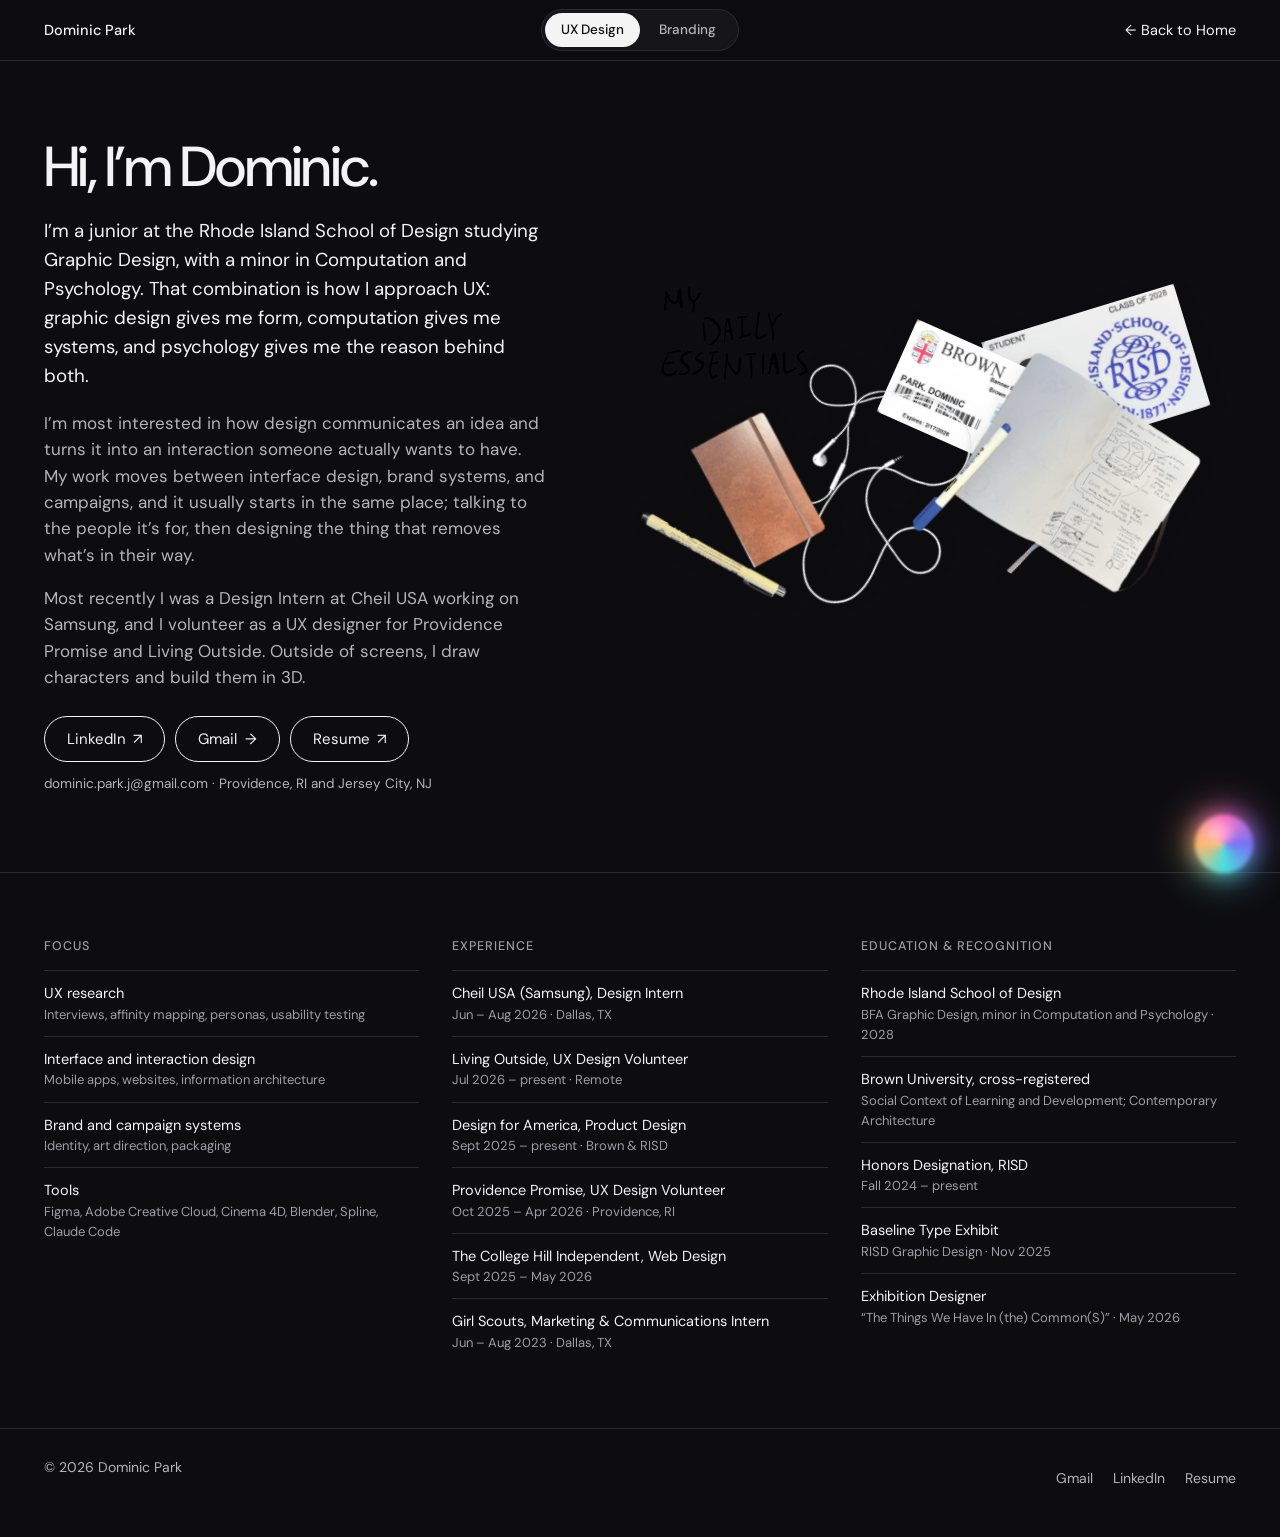
==== about.html @ ed985fac "Cheil Delta case study; Challenge sections on UX projects; assistant updates Co-Authored-By: Claude " ====
<!doctype html>
<html lang="en">
<head>
  <meta charset="utf-8">
  <meta name="viewport" content="width=device-width, initial-scale=1, viewport-fit=cover">
  <title>About — Dominic Park</title>
  <meta name="description" content="Dominic Park is a UX and graphic designer at the Rhode Island School of Design studying Graphic Design with a minor in Computation and Psychology.">
  <script>/* Collection → theme, set before paint: UX Design = dark, Branding = light. */
  !function(h){var f=h.getAttribute('data-fixed'),p=null,s=null;try{p=new URLSearchParams(location.search).get('view')}catch(e){}if(p!=='ux'&&p!=='branding')p=null;try{s=localStorage.getItem('dp-view')}catch(e){}var v=f||p||s||'ux';try{localStorage.setItem('dp-view',v)}catch(e){}h.setAttribute('data-view',v);h.setAttribute('data-theme',v==='ux'?'dark':'light');var m=document.querySelector('meta[name=theme-color]')||document.head.appendChild(document.createElement('meta'));m.name='theme-color';m.content=v==='ux'?'#0d0d10':'#ffffff'}(document.documentElement)</script>
  <link rel="preconnect" href="https://fonts.googleapis.com">
  <link rel="preconnect" href="https://fonts.gstatic.com" crossorigin>
  <link href="https://fonts.googleapis.com/css2?family=DM+Sans:opsz,wght@9..40,300..600&display=swap" rel="stylesheet">
  <link rel="stylesheet" href="css/style.css?v=21">
</head>
<body>
  <a class="skip-link" href="#main">Skip to content</a>

  <header class="site-header">
    <div class="site-header__inner">
      <a class="link" href="index.html">Dominic Park</a>
      <div class="site-header__center">
        <div class="view-switch view-switch--sm" role="radiogroup" aria-label="Color theme by collection">
          <button type="button" role="radio" data-view="ux">UX Design</button>
          <button type="button" role="radio" data-view="branding">Branding</button>
          <span class="view-switch__thumb" aria-hidden="true"></span>
        </div>
      </div>
      <nav class="site-header__right" aria-label="Page">
        <a class="link" href="index.html"><span class="arrow arrow--l" aria-hidden="true">←</span> Back to Home</a>
      </nav>
    </div>
  </header>

  <main id="main">
    <section class="about" aria-labelledby="about-title">
      <div class="about__bio">
        <h1 id="about-title" class="reveal">Hi, I’m Dominic.</h1>
        <p class="reveal">I’m a junior at the Rhode Island School of Design studying Graphic Design, with a minor in Computation and Psychology. That combination is how I approach UX: graphic design gives me form, computation gives me systems, and psychology gives me the reason behind both.</p>
        <p class="reveal">I’m most interested in how design communicates an idea and turns it into an interaction someone actually wants to have. My work moves between interface design, brand systems, and campaigns, and it usually starts in the same place; talking to the people it’s for, then designing the thing that removes what’s in their way.</p>
        <p class="reveal">Most recently I was a Design Intern at Cheil USA working on Samsung, and I volunteer as a UX designer for Providence Promise and Living Outside. Outside of screens, I draw characters and build them in 3D.</p>
        <div class="about__links reveal">
          <a class="btn" href="https://www.linkedin.com/in/dominic-park-b2a814282/" target="_blank" rel="noopener">LinkedIn <span class="arrow arrow--ne" aria-hidden="true">↗</span><span class="sr-only">(opens in a new tab)</span></a>
          <a class="btn" href="mailto:dominic.park.j@gmail.com">Gmail <span class="arrow arrow--r" aria-hidden="true">→</span></a>
          <a class="btn" href="Dominic-Park-Resume.pdf" target="_blank" rel="noopener">Resume <span class="arrow arrow--ne" aria-hidden="true">↗</span><span class="sr-only">(PDF, opens in a new tab)</span></a>
        </div>
        <p class="aside-note">dominic.park.j@gmail.com · Providence, RI and Jersey City, NJ</p>
      </div>

      <div class="essentials reveal" role="img" aria-label="Collage titled My Daily Essentials: a notebook, RISD and Brown student IDs, sketches, pens, and earbuds">
        <img class="piece title-piece" src="assets/about/essentials.gif" alt="" style="left:21.3%;top:25%;width:38.4%;--r:0deg">
        <img class="piece" src="assets/about/e2.png" alt="" style="left:78.6%;top:26.4%;width:30.7%;--r:-17deg">
        <img class="piece" src="assets/about/e3.png" alt="" style="left:59.3%;top:32.6%;width:24.4%;--r:24deg">
        <img class="piece" src="assets/about/e4.png" alt="" style="left:43.1%;top:52.6%;width:36.7%;--r:-134deg">
        <img class="piece" src="assets/about/e5.png" alt="" style="left:75.1%;top:55.5%;width:34.1%;--r:31deg">
        <img class="piece" src="assets/about/e6.png" alt="" style="left:58.3%;top:52.6%;width:6.3%;--r:33deg">
        <img class="piece" src="assets/about/e7.png" alt="" style="left:27%;top:55.5%;width:13.9%;--r:-28deg">
        <img class="piece" src="assets/about/e8.png" alt="" style="left:20.3%;top:71.9%;width:6.1%;--r:-65deg">
      </div>
    </section>

    <section class="about-grid" aria-label="Details">
      <div class="reveal">
        <h2>Focus</h2>
        <ul>
          <li>UX research<small>Interviews, affinity mapping, personas, usability testing</small></li>
          <li>Interface and interaction design<small>Mobile apps, websites, information architecture</small></li>
          <li>Brand and campaign systems<small>Identity, art direction, packaging</small></li>
          <li>Tools<small>Figma, Adobe Creative Cloud, Cinema 4D, Blender, Spline, Claude Code</small></li>
        </ul>
      </div>
      <div class="reveal">
        <h2>Experience</h2>
        <ul>
          <li>Cheil USA (Samsung), Design Intern<small>Jun – Aug 2026 · Dallas, TX</small></li>
          <li>Living Outside, UX Design Volunteer<small>Jul 2026 – present · Remote</small></li>
          <li>Design for America, Product Design<small>Sept 2025 – present · Brown &amp; RISD</small></li>
          <li>Providence Promise, UX Design Volunteer<small>Oct 2025 – Apr 2026 · Providence, RI</small></li>
          <li>The College Hill Independent, Web Design<small>Sept 2025 – May 2026</small></li>
          <li>Girl Scouts, Marketing &amp; Communications Intern<small>Jun – Aug 2023 · Dallas, TX</small></li>
        </ul>
      </div>
      <div class="reveal">
        <h2>Education &amp; recognition</h2>
        <ul>
          <li>Rhode Island School of Design<small>BFA Graphic Design, minor in Computation and Psychology · 2028</small></li>
          <li>Brown University, cross-registered<small>Social Context of Learning and Development; Contemporary Architecture</small></li>
          <li>Honors Designation, RISD<small>Fall 2024 – present</small></li>
          <li>Baseline Type Exhibit<small>RISD Graphic Design · Nov 2025</small></li>
          <li>Exhibition Designer<small>“The Things We Have In (the) Common(S)” · May 2026</small></li>
        </ul>
      </div>
    </section>
  </main>

  <footer class="site-footer">
    <div class="site-footer__inner">
    <span>© <span data-year>2026</span> Dominic Park</span>
    <nav aria-label="Contact">
      <a class="link" href="mailto:dominic.park.j@gmail.com">Gmail</a>
      <a class="link" href="https://www.linkedin.com/in/dominic-park-b2a814282/" target="_blank" rel="noopener">LinkedIn<span class="sr-only"> (opens in a new tab)</span></a>
      <a class="link" href="Dominic-Park-Resume.pdf" target="_blank" rel="noopener">Resume<span class="sr-only"> (PDF, opens in a new tab)</span></a>
    </nav>
    </div>
  </footer>
  <script src="js/main.js?v=21"></script>
  <script src="js/assistant-kb.js?v=21"></script>
  <script src="js/assistant-index.js?v=21"></script>
  <script src="js/assistant.js?v=21"></script>
</body>
</html>
---- css/style.css ----
/* ==========================================================
   Dominic Park — Portfolio
   Adaptive layout: phone → tablet → laptop → wide desktop.
   Hover motion only on devices that can hover; touch devices
   get press feedback instead.
   ========================================================== */

:root {
  --ink: #111111;
  --ink-2: #555555;          /* secondary text: 7.4:1 on white */
  --ink-3: #6b6b6b;          /* meta text: 5.3:1 on white (AA) */
  --rule: #e4e4e4;
  --paper: #ffffff;
  --wash: #f5f5f3;
  --focus: #1a5cff;
  --max: 1480px;
  --pad: clamp(16px, 3.4vw, 48px);
  --gap: clamp(16px, 2.6vw, 40px);
  --header-h: 60px;
  --toc-h: 48px;
  --ease: cubic-bezier(.2, .7, .2, 1);
  --t-fast: 180ms;
  --t-med: 420ms;
  --radius: 6px;
  --radius-lg: 14px;
}

*, *::before, *::after { box-sizing: border-box; }

html { -webkit-text-size-adjust: 100%; scroll-behavior: smooth; scroll-padding-top: calc(var(--header-h) + var(--toc-h) + 12px); }

body {
  margin: 0;
  background: var(--paper);
  color: var(--ink);
  font-family: "DM Sans", system-ui, -apple-system, "Segoe UI", sans-serif;
  font-size: clamp(15px, 0.35vw + 13.8px, 17px);
  line-height: 1.55;
  -webkit-font-smoothing: antialiased;
  animation: page-in 500ms var(--ease) both;
  padding-left: env(safe-area-inset-left);
  padding-right: env(safe-area-inset-right);
}
@keyframes page-in { from { opacity: 0; } to { opacity: 1; } }

img, video { display: block; max-width: 100%; height: auto; }
h1, h2, h3, h4 { font-weight: 500; margin: 0; letter-spacing: -0.015em; }
p { margin: 0 0 1em; }
p:last-child { margin-bottom: 0; }
a { color: inherit; text-decoration: none; -webkit-tap-highlight-color: transparent; }
code { font-size: .92em; }

.wrap { max-width: var(--max); margin: 0 auto; }

/* ---------- Accessibility helpers ---------- */

.skip-link {
  position: absolute; left: 12px; top: -60px; z-index: 100;
  background: var(--ink); color: #fff; padding: 10px 14px;
  border-radius: var(--radius); transition: top var(--t-fast) var(--ease);
}
.skip-link:focus { top: 12px; }
:focus-visible { outline: 2px solid var(--focus); outline-offset: 3px; border-radius: 2px; }
.sr-only {
  position: absolute !important; width: 1px; height: 1px; padding: 0; margin: -1px;
  overflow: hidden; clip: rect(0 0 0 0); white-space: nowrap; border: 0;
}

/* ---------- Links, arrows, buttons ---------- */

.link { position: relative; display: inline-block; padding: 2px 0; }
.link::after {
  content: ""; position: absolute; left: 0; right: 0; bottom: 0;
  height: 1px; background: currentColor;
  transform: scaleX(0); transform-origin: right;
  transition: transform var(--t-med) var(--ease);
}
.link:focus-visible::after, .link[aria-current="page"]::after, .link[aria-current="true"]::after { transform: scaleX(1); transform-origin: left; }

.arrow { display: inline-block; transition: transform var(--t-med) var(--ease); }
a:focus-visible .arrow--r { transform: translateX(4px); }
a:focus-visible .arrow--l { transform: translateX(-4px); }
a:focus-visible .arrow--ne { transform: translate(3px, -3px); }

.btn {
  display: inline-flex; align-items: center; gap: .5em;
  min-height: 46px; padding: 0 22px;
  border: 1px solid var(--ink); border-radius: 999px;
  font: inherit; font-size: 15px; color: var(--ink); background: transparent;
  cursor: pointer; position: relative; overflow: hidden; isolation: isolate;
  transition: color var(--t-med) var(--ease), transform var(--t-fast) var(--ease);
}
.btn::before {
  content: ""; position: absolute; inset: 0; z-index: -1;
  background: var(--ink); border-radius: inherit;
  transform: translateY(101%); transition: transform var(--t-med) var(--ease);
}
.btn:focus-visible { color: #fff; }
.btn:focus-visible::before { transform: translateY(0); }
.btn:active { transform: scale(.97); }

/* Hover motion only where a real pointer exists */
@media (hover: hover) and (pointer: fine) {
  .link:hover::after { transform: scaleX(1); transform-origin: left; }
  a:hover .arrow--r { transform: translateX(4px); }
  a:hover .arrow--l { transform: translateX(-4px); }
  a:hover .arrow--ne { transform: translate(3px, -3px); }
  .btn:hover { color: #fff; }
  .btn:hover::before { transform: translateY(0); }
}

/* ---------- Header ---------- */

.site-header {
  position: sticky; top: 0; z-index: 50;
  background: rgba(255,255,255,.9);
  backdrop-filter: saturate(1.4) blur(12px);
  -webkit-backdrop-filter: saturate(1.4) blur(12px);
  border-bottom: 1px solid var(--rule);
  padding-top: env(safe-area-inset-top);
}
.site-header__inner {
  max-width: var(--max); margin: 0 auto;
  display: grid; grid-template-columns: 1fr auto 1fr; align-items: center; gap: 16px;
  height: var(--header-h); padding: 0 var(--pad); font-size: 14.5px;
}
.site-header__inner > :first-child { justify-self: start; font-weight: 500; }
.site-header__center { text-align: center; color: var(--ink-2); margin: 0; display: flex; gap: 24px; justify-content: center; }
.site-header__right { justify-self: end; display: flex; gap: 22px; }
.site-header a { min-height: 44px; display: inline-flex; align-items: center; gap: .35em; }
.site-header .only-phone { display: none; }

/* ---------- Home ---------- */

.intro {
  max-width: var(--max); margin: 0 auto;
  padding: clamp(40px, 8vw, 120px) var(--pad) clamp(32px, 5vw, 64px);
  display: grid; grid-template-columns: 1.3fr 1fr; gap: var(--gap); align-items: end;
}
.intro h1 { font-size: clamp(32px, 5vw, 76px); line-height: 1.02; letter-spacing: -0.03em; }
.intro p { color: var(--ink-2); max-width: 52ch; }
.intro .tags { margin-top: 18px; }

.tags { display: flex; flex-wrap: wrap; gap: 6px; list-style: none; padding: 0; margin: 0; }
.tags li { font-size: 12.5px; color: var(--ink-2); border: 1px solid #cfcfcf; border-radius: 999px; padding: 4px 11px; }

.work-grid {
  list-style: none; margin: 0 auto; padding: 0 var(--pad) clamp(40px, 6vw, 80px);
  max-width: var(--max);
  display: grid; grid-template-columns: minmax(0, 1fr); gap: 0;
}
.card { border-top: 1px solid var(--rule); padding: clamp(28px, 4vw, 56px) 0; }
.card:first-child { border-top: 0; padding-top: 0; }
.card > a { display: grid; grid-template-columns: 1.55fr 1fr; gap: var(--gap); align-items: center; border-radius: var(--radius-lg); }
.card__media {
  position: relative; overflow: hidden; border-radius: var(--radius-lg);
  background: var(--wash);
}
.card__media--stage { aspect-ratio: 16 / 10; }
.card__media > img.cover { display: block; width: 100%; height: auto; transition: transform 900ms var(--ease); }
.card__body { display: grid; gap: 6px; }
.card__top { display: flex; align-items: baseline; gap: 10px; flex-wrap: wrap; }
.card__index { color: var(--ink-3); font-variant-numeric: tabular-nums; font-size: 14px; }
.card h3 { font-size: clamp(22px, 2.4vw, 36px); letter-spacing: -0.02em; }
.card h3 .arrow { margin-left: 6px; opacity: 0; transition: opacity var(--t-med) var(--ease), transform var(--t-med) var(--ease); }
.card__cats { color: var(--ink-2); font-size: 14px; margin: 0; }
.card__blurb { color: var(--ink-2); max-width: 52ch; margin: 6px 0 0; }
.card__facts { list-style: none; margin: 10px 0 0; padding: 0; display: flex; flex-wrap: wrap; gap: 6px 16px; font-size: 13.5px; color: var(--ink-3); }
.card__facts b { color: var(--ink); font-weight: 500; }

.card > a:focus-visible h3 .arrow { opacity: 1; transform: translateX(4px); }
.card > a:active .card__media { transform: scale(.985); transition: transform var(--t-fast) var(--ease); }
@media (hover: hover) and (pointer: fine) {
  .card > a:hover .card__media > img.cover { transform: scale(1.035); }
  .card > a:hover h3 .arrow { opacity: 1; transform: translateX(4px); }
}

.more-row {
  max-width: var(--max); margin: 0 auto;
  padding: 28px var(--pad) 64px; border-top: 1px solid var(--rule);
  display: flex; justify-content: space-between; align-items: center; gap: 16px; flex-wrap: wrap;
}

/* Media stages */
.stage { position: absolute; inset: 0; display: grid; place-items: center; }
.stage--bodega { background: #0B4AFF; }
.stage--type { background: #fff; box-shadow: inset 0 0 0 1px var(--rule); border-radius: inherit; }
.stage picture { display: contents; }
.stage img.contain { position: absolute; inset: 6%; width: 88%; height: 88%; object-fit: contain; }
.stage .glyph-row { display: grid; grid-template-columns: repeat(5, 1fr); gap: 2%; width: 88%; }

/* ---------- Case study ---------- */

.cs-hero { max-width: var(--max); margin: 0 auto; padding: clamp(28px, 5vw, 72px) var(--pad) 0; }
.cs-hero__title { font-size: clamp(34px, 6vw, 88px); line-height: 1; letter-spacing: -0.03em; max-width: 16ch; }
.cs-hero__lede { margin-top: 18px; max-width: 58ch; font-size: clamp(17px, 1.5vw, 21px); color: var(--ink-2); }
.cs-hero__media {
  position: relative; margin-top: clamp(24px, 3vw, 44px);
  border-radius: var(--radius-lg); overflow: hidden; background: var(--wash);
}
.cs-hero__media--stage { aspect-ratio: 16 / 9; }
.cs-hero__media > img.cover { display: block; width: 100%; height: auto; }
.cs-hero__media figcaption { position: absolute; right: 12px; bottom: 10px; margin: 0; font-size: 11px; color: rgba(255,255,255,.9); text-shadow: 0 1px 2px rgba(0,0,0,.6); }

.facts {
  max-width: var(--max); margin: 0 auto;
  display: grid; grid-template-columns: repeat(4, minmax(0, 1fr)); gap: 18px var(--gap);
  padding: 28px var(--pad); font-size: 14.5px;
}
.facts > div { border-top: 1px solid var(--ink); padding-top: 10px; }
.facts dt { color: var(--ink-3); font-size: 12.5px; letter-spacing: .06em; text-transform: uppercase; margin-bottom: 4px; }
.facts dd { margin: 0; }

.toc {
  position: sticky; top: calc(var(--header-h) + env(safe-area-inset-top)); z-index: 40;
  background: rgba(255,255,255,.94);
  backdrop-filter: blur(10px); -webkit-backdrop-filter: blur(10px);
  border-top: 1px solid var(--rule); border-bottom: 1px solid var(--rule);
}
.toc__inner {
  max-width: var(--max); margin: 0 auto; padding: 0 var(--pad);
  display: flex; gap: 22px; height: var(--toc-h); align-items: center;
  overflow-x: auto; scrollbar-width: none; font-size: 13.5px; color: var(--ink-2);
  -webkit-overflow-scrolling: touch;
}
.toc__inner::-webkit-scrollbar { display: none; }
.toc a { white-space: nowrap; min-height: 44px; display: inline-flex; align-items: center; transition: color var(--t-fast) var(--ease); }
.toc a[aria-current="true"] { color: var(--ink); }

.chapter {
  max-width: var(--max); margin: 0 auto;
  display: grid; grid-template-columns: minmax(260px, 1fr) 2.1fr; gap: var(--gap);
  padding: clamp(44px, 7vw, 104px) var(--pad);
  border-bottom: 1px solid var(--rule);
}
.chapter__text { align-self: start; position: sticky; top: calc(var(--header-h) + var(--toc-h) + 28px); }
.chapter__label { font-size: 12.5px; letter-spacing: .08em; text-transform: uppercase; color: var(--ink-3); margin-bottom: 14px; display: flex; gap: 10px; align-items: baseline; }
.chapter__label span { font-variant-numeric: tabular-nums; }
.chapter h2 { font-size: clamp(22px, 2.2vw, 30px); line-height: 1.2; margin-bottom: 16px; max-width: 22ch; }
.chapter__text p { color: var(--ink-2); max-width: 46ch; }
.chapter__text p strong { color: var(--ink); font-weight: 500; }
.chapter__media { display: grid; gap: 14px; align-content: start; min-width: 0; }

.grid-2 { display: grid; grid-template-columns: repeat(2, minmax(0, 1fr)); gap: 14px; }
.grid-3 { display: grid; grid-template-columns: repeat(3, minmax(0, 1fr)); gap: 14px; }
.grid-4 { display: grid; grid-template-columns: repeat(4, minmax(0, 1fr)); gap: 14px; }

figure { margin: 0; }
figcaption { font-size: 13px; color: var(--ink-3); margin-top: 8px; }
.frame { border-radius: var(--radius); overflow: hidden; background: var(--wash); }
.frame--line { border: 1px solid var(--rule); }

/* App screens shown as flat UI (no device frame) */
.screens { display: grid; grid-template-columns: repeat(3, minmax(0, 1fr)); gap: clamp(10px, 1.6vw, 22px); align-items: start; }
.screen { border-radius: clamp(14px, 2.2vw, 28px); overflow: hidden; background: transparent; box-shadow: 0 2px 6px rgba(0,0,0,.06), 0 20px 44px -26px rgba(0,0,0,.35); }
.screen img, .screen video { width: 100%; height: auto; }
.screens--4 { grid-template-columns: repeat(4, minmax(0, 1fr)); }
.chapter--solo { grid-template-columns: 1fr; }
.chapter--solo .chapter__text { position: static; max-width: 760px; }
.screen-stage { background: var(--wash); border-radius: var(--radius-lg); padding: clamp(20px, 4vw, 56px); display: grid; place-items: center; }
.screen-stage .screen { width: min(340px, 100%); }

/* Masonry for mixed-shape images (no cropping) */
.masonry { columns: 4 150px; column-gap: 12px; }
.masonry > * { break-inside: avoid; margin: 0 0 12px; display: block; width: 100%; }

/* 3D model viewer */
.model-figure { background: #fff; border: 1px solid var(--rule); border-radius: var(--radius-lg); padding: 0 0 14px; overflow: hidden; }
.model { display: block; width: 100%; height: clamp(360px, 52vw, 620px); background: #fff; --poster-color: #fff; cursor: grab; }
.model:active { cursor: grabbing; }
.model-figure figcaption { padding: 0 16px; text-align: center; }

/* Character art on a soft ground */
.frame.char { background: var(--wash); padding: 8px 8px 0; }

/* Website viewer (tabs + desktop and mobile screens) */
.siteview { background: var(--wash); border-radius: var(--radius-lg); padding: clamp(14px, 2.4vw, 32px); }
.siteview__tabs { display: flex; flex-wrap: wrap; gap: 8px; margin-bottom: clamp(14px, 2vw, 24px); }
.siteview__tab { min-height: 44px; padding: 0 18px; border-radius: 999px; border: 1px solid #cfcfcf; background: #fff; font: inherit; font-size: 14.5px; color: var(--ink-2); cursor: pointer; transition: background var(--t-fast) var(--ease), color var(--t-fast) var(--ease), border-color var(--t-fast) var(--ease); }
.siteview__tab[aria-selected="true"] { background: var(--ink); color: #fff; border-color: var(--ink); }
.siteview__tab:focus-visible { outline-offset: 2px; }
.siteview__devices { display: grid; grid-template-columns: minmax(0, 1fr) clamp(170px, 17vw, 250px); gap: clamp(14px, 2vw, 28px); align-items: end; }
.browser { background: #fff; border-radius: 12px; overflow: hidden; box-shadow: 0 2px 6px rgba(0,0,0,.05), 0 24px 50px -30px rgba(0,0,0,.35); }
.browser__bar { display: flex; align-items: center; gap: 6px; height: 34px; padding: 0 12px; border-bottom: 1px solid var(--rule); background: #fafafa; }
.browser__bar i { width: 10px; height: 10px; border-radius: 50%; background: #dcdcdc; }
.browser__bar span { margin-left: 10px; flex: 1; max-width: 360px; height: 22px; line-height: 22px; border-radius: 6px; background: #f0f0f0; font-size: 11.5px; color: var(--ink-3); padding: 0 10px; overflow: hidden; white-space: nowrap; text-overflow: ellipsis; }
.browser__view { height: clamp(300px, 40vw, 560px); overflow-y: auto; overscroll-behavior: contain; scrollbar-width: thin; }
.browser__view img, .mobile img { width: 100%; height: auto; display: block; }
.mobile { height: calc(clamp(300px, 40vw, 560px) + 34px); overflow-y: auto; overscroll-behavior: contain; border-radius: clamp(18px, 2.4vw, 30px); background: #fff; scrollbar-width: none; box-shadow: 0 2px 6px rgba(0,0,0,.05), 0 24px 50px -30px rgba(0,0,0,.35); }
.mobile::-webkit-scrollbar { display: none; }
.siteview__note { margin: 16px 0 0; color: var(--ink-2); max-width: 70ch; }
.siteview__panel:not([hidden]) { animation: page-in 400ms var(--ease) both; }
@media (max-width: 699px) {
  .siteview__devices { grid-template-columns: 1fr; }
  .browser__view { height: 280px; }
  .mobile { height: 460px; width: min(260px, 72%); margin: 0 auto; }
}

/* More page links */
.more-link { display: grid; grid-template-columns: 1.55fr 1fr; grid-template-rows: auto; column-gap: var(--gap); align-items: center; border-radius: var(--radius-lg); }
.more-link > .browser, .more-link > img { grid-row: 1 / span 6; }
.more-link > :not(.browser):not(img) { grid-column: 2; }
@media (max-width: 1023px) { .more-link { grid-template-columns: 1fr; } .more-link > * { grid-column: 1 !important; grid-row: auto !important; } }
.more-card .placeholder { aspect-ratio: auto; min-height: 160px; }
.more-link .browser img, .more-link > img { transition: transform 900ms var(--ease); display: block; width: 100%; height: auto; }
.more-link h2 .arrow { opacity: 0; transition: opacity var(--t-med) var(--ease), transform var(--t-med) var(--ease); }
.more-link:focus-visible h2 .arrow { opacity: 1; transform: translateX(4px); }
.more-link .browser { overflow: hidden; }
.more-link > img { border-radius: var(--radius); }
@media (hover: hover) and (pointer: fine) {
  .more-link:hover h2 .arrow { opacity: 1; transform: translateX(4px); }
  .more-link:hover .browser img, .more-link:hover > img { transform: scale(1.02); }
}

/* Work-in-progress badge */
.wip { justify-self: start; width: fit-content; display: inline-flex; align-items: center; gap: 8px; margin: 0 0 14px; font-size: 13px; color: var(--ink-2); border: 1px solid #cfcfcf; border-radius: 999px; padding: 4px 12px; }
.wip::before { content: ""; width: 8px; height: 8px; border-radius: 50%; background: #e0a100; animation: wip-pulse 1.8s ease-in-out infinite; }
@keyframes wip-pulse { 50% { opacity: .35; } }

/* Persona quote list */
.personas { list-style: none; margin: 0; padding: 0; display: grid; grid-template-columns: repeat(2, minmax(0, 1fr)); gap: 12px; }
.personas li { background: var(--wash); border-radius: var(--radius); padding: 18px 18px 16px; }
.personas b { display: block; font-weight: 500; font-size: 13.5px; margin-bottom: 8px; color: var(--ink-2); }
.personas q { font-size: 16.5px; line-height: 1.4; quotes: "“" "”"; }
@media (max-width: 699px) { .personas { grid-template-columns: 1fr; } }

/* Tall single-browser viewer */
.browser__view--tall { height: clamp(360px, 60vw, 760px); }
@media (max-width: 699px) { .browser__view--tall { height: 440px; } }
.siteview .browser + .siteview__note { margin-top: 16px; }

/* Pocket Sauce packets */
.packet-row { display: grid; grid-template-columns: repeat(9, minmax(0, 1fr)); gap: clamp(8px, 1.2vw, 18px); align-items: end; background: transparent; padding: 0; }
.packet-row figure { margin: 0; text-align: center; }
.packet-row img { width: 100%; height: auto; transition: transform 500ms var(--ease); }
.packet-row figcaption { font-size: 12px; margin-top: 6px; }
.packet-row--foil { background: transparent; margin-top: clamp(12px, 2vw, 24px); }
.packet-row--foil img { max-width: 78%; margin: 0 auto; filter: drop-shadow(0 8px 12px rgba(0,0,0,.12)); }
@media (hover: hover) and (pointer: fine) { .packet-row img:hover { transform: translateY(-6px) rotate(-3deg); } }
@media (max-width: 1023px) { .packet-row { grid-template-columns: repeat(5, minmax(0, 1fr)); } }
@media (max-width: 699px) { .packet-row { grid-template-columns: repeat(3, minmax(0, 1fr)); } }
.masonry--2 { columns: 2 220px; }

/* Build-your-own sauce box */
.builder { display: grid; grid-template-columns: minmax(0, 1fr) minmax(0, 1.15fr); gap: clamp(20px, 3vw, 48px); align-items: start; }
.builder__picks { display: grid; grid-template-columns: repeat(3, minmax(0, 1fr)); gap: 10px; }
.pick { position: relative; display: grid; justify-items: center; gap: 6px; padding: 10px 8px 12px; border: 1px solid var(--rule); border-radius: var(--radius-lg); background: #fff; font: inherit; font-size: 13px; color: var(--ink); cursor: pointer; transition: border-color var(--t-fast) var(--ease), transform var(--t-fast) var(--ease), box-shadow var(--t-fast) var(--ease); }
.pick img { width: 58%; height: auto; transition: transform 400ms var(--ease); }
.pick[aria-pressed="true"] { border-color: var(--ink); box-shadow: inset 0 0 0 1px var(--ink); }
.pick[aria-pressed="true"]::after { content: "✓"; position: absolute; top: 8px; right: 10px; width: 22px; height: 22px; border-radius: 50%; background: var(--ink); color: #fff; font-size: 12px; display: grid; place-items: center; }
.pick:disabled { opacity: .4; cursor: not-allowed; }
.pick:active:not(:disabled) { transform: scale(.97); }
@media (hover: hover) and (pointer: fine) { .pick:hover:not(:disabled) img { transform: translateY(-4px) rotate(-3deg); } }

.sbox { position: relative; border-radius: var(--radius-lg); padding: clamp(18px, 3vw, 36px) clamp(12px, 2.6vw, 34px) clamp(16px, 2.4vw, 28px);
  background: radial-gradient(120% 90% at 20% 0%, #f7e7c4 0%, #f0d9ab 55%, #e9cf9d 100%); }
.sbox__lid { margin: 0 3.5%; padding: clamp(8px, 1.1vw, 14px) clamp(8px, 1.1vw, 14px) 0; border-radius: 12px 12px 2px 2px;
  background: linear-gradient(180deg, #b8895a 0%, #c89d6c 100%); box-shadow: inset 0 0 0 2px rgba(60,35,10,.08); }
.sbox__tissue { display: block; width: 100%; height: clamp(96px, 11vw, 150px); filter: drop-shadow(0 2px 2px rgba(0,0,0,.06)); }
.sbox__tray { --flap: clamp(16px, 2.6vw, 30px); position: relative; display: block;
  margin-top: -6px; padding: clamp(6px, .9vw, 10px) var(--flap) clamp(10px, 1.4vw, 16px); border-radius: 4px 4px 12px 12px;
  background: linear-gradient(180deg, #c9a070 0%, #bf9464 100%); box-shadow: 0 34px 44px -30px rgba(90,55,20,.6), inset 0 -3px 0 rgba(60,35,10,.12); }
.sbox__flap { position: absolute; top: 0; bottom: 0; width: var(--flap); height: 100%; }
.sbox__flap--l { left: 0; }
.sbox__flap--r { right: 0; transform: scaleX(-1); }
.sbox__slots { display: grid; grid-template-columns: repeat(5, minmax(0, 1fr)); gap: clamp(4px, .6vw, 7px); padding: clamp(4px, .6vw, 7px); background: #d6b183; border-radius: 3px; }
.slot { position: relative; aspect-ratio: 177 / 340; display: grid; place-items: center; padding: 5% 4%; border: 0; border-radius: 2px; font: inherit; font-size: 12px; color: rgba(70,45,15,.45); cursor: default;
  background: linear-gradient(180deg, #a57b4b 0%, #b58b5a 45%, #bd9563 100%); box-shadow: inset 0 10px 14px -6px rgba(40,22,5,.45), inset 0 0 0 1px rgba(40,22,5,.12); }
.slot.is-filled { cursor: pointer; }
.slot img { width: 100%; height: 100%; object-fit: contain; filter: drop-shadow(0 8px 8px rgba(40,22,5,.35)); animation: drop-in 520ms cubic-bezier(.2,1.4,.4,1) both; }
.slot.is-filled:focus-visible { outline-offset: 2px; }
@keyframes drop-in { from { transform: translateY(-46px) rotate(-6deg); opacity: 0; } to { transform: none; opacity: 1; } }
.sbox__label { display: flex; justify-content: space-between; align-items: baseline; margin: 14px 3.5% 0; color: #5a3a17; }
.sbox__label b { font-size: 13px; letter-spacing: .12em; }
.sbox__label span { font-size: 13px; font-variant-numeric: tabular-nums; }
.builder__actions { display: flex; flex-wrap: wrap; gap: 10px; margin-top: 16px; align-items: center; }
.builder__status { margin: 14px 0 0; min-height: 1.5em; color: var(--ink-2); }
.builder__hint { font-size: 13px; color: var(--ink-3); margin: 0 0 12px; }
@media (max-width: 899px) { .builder { grid-template-columns: 1fr; } }
@media (max-width: 480px) { .builder__picks { grid-template-columns: repeat(3, minmax(0, 1fr)); } .pick { font-size: 12px; } }

.packets { align-items: end; background: var(--wash); border-radius: var(--radius); padding: clamp(14px, 2vw, 24px); }

/* Quotes */
.quotes { display: grid; grid-template-columns: repeat(2, minmax(0, 1fr)); gap: 14px; }
.quote { background: var(--wash); border-radius: var(--radius); padding: 22px 22px 18px; margin: 0; font-size: 16.5px; line-height: 1.45; }
.quote cite { display: block; margin-top: 12px; font-style: normal; font-size: 12.5px; color: var(--ink-3); }

/* Insight → feature list */
.map-list { list-style: none; margin: 0; padding: 0; border-top: 1px solid var(--rule); }
.map-list li { display: grid; grid-template-columns: 1fr 24px 1fr; gap: 14px; align-items: baseline; padding: 14px 0; border-bottom: 1px solid var(--rule); font-size: 14.5px; }
.map-list .from { color: var(--ink-2); }
.map-list .to { font-weight: 500; }
.map-list .via { color: var(--ink-3); text-align: center; }

/* Numbered findings */
.findings { list-style: none; margin: 0; padding: 0; counter-reset: f; display: grid; grid-template-columns: repeat(2, minmax(0, 1fr)); gap: 0 var(--gap); }
.findings li { counter-increment: f; padding: 14px 0 14px 36px; position: relative; border-top: 1px solid var(--rule); font-size: 14.5px; }
.findings li::before { content: counter(f, decimal-leading-zero); position: absolute; left: 0; top: 14px; color: var(--ink-3); font-variant-numeric: tabular-nums; }
.findings--3 { grid-template-columns: repeat(3, minmax(0, 1fr)); }

/* Stats */
.stats { display: grid; grid-template-columns: repeat(4, minmax(0, 1fr)); gap: 14px; }
.stat { border-top: 1px solid var(--ink); padding-top: 12px; }
.stat b { display: block; font-size: clamp(28px, 3.2vw, 44px); font-weight: 500; line-height: 1; margin-bottom: 8px; }
.stat span { font-size: 13.5px; color: var(--ink-2); }

/* Bars */
.bars { list-style: none; margin: 0; padding: 0; display: grid; gap: 10px; }
.bars li { display: grid; grid-template-columns: 120px 1fr 52px; gap: 12px; align-items: center; font-size: 13.5px; }
.bars .track { display: block; height: 10px; background: var(--wash); border-radius: 999px; overflow: hidden; }
.bars .fill { display: block; height: 100%; background: var(--ink); border-radius: inherit; transform-origin: left; transform: scaleX(0); transition: transform 1100ms var(--ease); }
.bars.is-in .fill { transform: scaleX(1); }
.bars .val { text-align: right; font-variant-numeric: tabular-nums; color: var(--ink-2); }

/* Takeaway */
.takeaway { background: var(--wash); border-bottom: 1px solid var(--rule); }
.takeaway__inner { max-width: var(--max); margin: 0 auto; padding: clamp(52px, 8vw, 120px) var(--pad); }
.takeaway h2 { font-size: clamp(26px, 3.4vw, 46px); line-height: 1.12; max-width: 26ch; margin-bottom: 22px; letter-spacing: -0.02em; }
.takeaway p { max-width: 64ch; color: var(--ink-2); font-size: clamp(16px, 1.2vw, 18px); }
.takeaway .impact { margin-top: 32px; display: grid; grid-template-columns: repeat(3, minmax(0, 1fr)); gap: var(--gap); }
.takeaway .impact > div { border-top: 1px solid var(--ink); padding-top: 12px; }
.takeaway .impact h3 { font-size: 15px; margin-bottom: 6px; }
.takeaway .impact p { font-size: 14.5px; }

/* Pager */
.pager { max-width: var(--max); margin: 0 auto; display: grid; grid-template-columns: 1fr 1fr; gap: 16px; padding: 28px var(--pad) 44px; font-size: 15px; }
.pager a { display: block; padding: 10px 0; }
.pager small { display: block; color: var(--ink-3); font-size: 12.5px; }
.pager__next { text-align: right; }

/* Footer */
.site-footer {
  border-top: 1px solid var(--rule);
  padding: 28px var(--pad) calc(36px + env(safe-area-inset-bottom));
}
.site-footer__inner { max-width: var(--max); margin: 0 auto; display: flex; justify-content: space-between; flex-wrap: wrap; gap: 12px 24px; font-size: 14px; color: var(--ink-2); }
.site-footer nav { display: flex; gap: 20px; flex-wrap: wrap; }
.site-footer a { min-height: 44px; display: inline-flex; align-items: center; }

/* Video control */
.video-wrap { position: relative; }
.video-toggle {
  position: absolute; right: 10px; bottom: 10px; z-index: 3;
  min-height: 40px; padding: 0 16px; border-radius: 999px; border: 0;
  background: rgba(17,17,17,.8); color: #fff; font: inherit; font-size: 13px; cursor: pointer;
}
.video-toggle:focus-visible { outline-color: #fff; }

/* ---------- About ---------- */

.about {
  max-width: var(--max); margin: 0 auto;
  display: grid; grid-template-columns: minmax(300px, 1fr) 1.3fr; gap: var(--gap);
  padding: clamp(32px, 6vw, 88px) var(--pad);
  border-bottom: 1px solid var(--rule);
}
.about h1 { font-size: clamp(34px, 4.4vw, 64px); line-height: 1.02; margin-bottom: 22px; letter-spacing: -0.03em; }
.about__bio p { color: var(--ink-2); max-width: 52ch; }
.about__bio p:first-of-type { color: var(--ink); font-size: 1.1em; }
.about__links { display: flex; flex-wrap: wrap; gap: 10px; margin-top: 26px; }
.aside-note { margin-top: 12px; color: var(--ink-3); font-size: 13.5px; }

.essentials { position: relative; width: 100%; aspect-ratio: 700 / 420; align-self: center; }
.essentials .piece {
  position: absolute; transform: translate(-50%, -50%) rotate(var(--r));
  transition: transform 600ms var(--ease), filter 600ms var(--ease);
  filter: drop-shadow(0 6px 10px rgba(0,0,0,.08));
}
.essentials .title-piece { filter: none; }
@media (hover: hover) and (pointer: fine) {
  .essentials .piece:hover { transform: translate(-50%, -54%) rotate(calc(var(--r) + 4deg)) scale(1.04); filter: drop-shadow(0 14px 18px rgba(0,0,0,.14)); z-index: 10; }
}

.about-grid {
  max-width: var(--max); margin: 0 auto;
  display: grid; grid-template-columns: repeat(3, minmax(0, 1fr)); gap: var(--gap);
  padding: clamp(32px, 5vw, 72px) var(--pad);
}
.about-grid h2 { font-size: 12.5px; letter-spacing: .08em; text-transform: uppercase; color: var(--ink-3); margin-bottom: 14px; font-weight: 500; }
.about-grid ul { list-style: none; padding: 0; margin: 0; }
.about-grid li { padding: 11px 0; border-top: 1px solid var(--rule); font-size: 14.5px; }
.about-grid li small { display: block; color: var(--ink-3); font-size: 13px; }

/* ---------- More projects ---------- */

.more-grid { max-width: var(--max); margin: 0 auto; display: grid; grid-template-columns: minmax(0, 1fr); gap: 0; padding: 0 var(--pad) clamp(40px, 6vw, 80px); }
.more-card { border-top: 1px solid var(--rule); padding: clamp(28px, 4vw, 56px) 0; }
.more-card:first-child { border-top: 0; padding-top: 0; }
.more-card h2 { font-size: clamp(19px, 1.6vw, 24px); margin: 16px 0 6px; }
.more-card p { color: var(--ink-2); max-width: 56ch; }
.more-card .tags { margin-top: 10px; }
.placeholder { border: 1px dashed #c9c9c9; border-radius: var(--radius-lg); display: grid; place-items: center; aspect-ratio: 4/3; color: var(--ink-3); text-align: center; padding: 20px; }

/* ---------- Lightbox ---------- */

[data-zoom] { cursor: zoom-in; }
.lightbox {
  position: fixed; inset: 0; z-index: 200; background: rgba(255,255,255,.97);
  display: grid; place-items: center;
  padding: calc(60px + env(safe-area-inset-top)) 16px calc(24px + env(safe-area-inset-bottom));
  opacity: 0; visibility: hidden; transition: opacity var(--t-med) var(--ease), visibility var(--t-med);
}
.lightbox.is-open { opacity: 1; visibility: visible; }
.lightbox img { max-width: min(1500px, 100%); max-height: calc(100vh - 120px); max-height: calc(100dvh - 120px); width: auto; object-fit: contain; transform: scale(.97); transition: transform var(--t-med) var(--ease); }
.lightbox.is-open img { transform: scale(1); }
.lightbox__cap { margin-top: 10px; font-size: 13.5px; color: var(--ink-2); text-align: center; max-width: 70ch; }
.lightbox__close { position: absolute; top: calc(10px + env(safe-area-inset-top)); right: 10px; background: #fff; }

/* ---------- Reveal on scroll ---------- */

.js .reveal { opacity: 0; transform: translateY(18px); transition: opacity 800ms var(--ease), transform 800ms var(--ease); }
.js .reveal.is-in { opacity: 1; transform: none; }

/* ---------- Bodega symbols, legend, demo ---------- */

.legend { list-style: none; margin: 0; padding: 0; display: grid; grid-template-columns: repeat(5, minmax(0, 1fr)); gap: 10px; }
.legend li { background: #0B4AFF; color: #fff; border-radius: var(--radius); padding: 18px 10px 14px; text-align: center; font-family: "Oswald", sans-serif; }
.legend svg { width: 34px; height: 34px; margin: 0 auto 10px; display: block; }
.legend b { display: block; font-weight: 500; letter-spacing: .04em; text-transform: uppercase; font-size: 14px; }
.legend span { display: block; font-weight: 300; font-size: 12.5px; margin-top: 4px; opacity: .92; }

.symbol-demo { background: #0B4AFF; color: #fff; border-radius: var(--radius-lg); padding: clamp(18px, 2.4vw, 28px); font-family: "Oswald", "DM Sans", sans-serif; }
.symbol-demo__hint { font-weight: 300; font-size: 14px; opacity: .9; margin-bottom: 12px; letter-spacing: .03em; }
.symbol-demo__photos { display: grid; grid-template-columns: repeat(4, minmax(0, 1fr)); gap: 10px; }
.sd-photo { position: relative; border: 0; padding: 0; background: #fff; cursor: pointer; aspect-ratio: 1; overflow: hidden; border-radius: 4px; }
.sd-photo img { width: 100%; height: 100%; object-fit: cover; transition: transform 500ms var(--ease); }
.sd-photo[aria-pressed="true"] { box-shadow: 0 0 0 3px #fff; }
.sd-photo:focus-visible { outline-color: #fff; }
.sd-photo .stamp { position: absolute; left: 50%; top: 50%; width: 38%; height: 38%; transform: translate(-50%, -50%) scale(.4); opacity: 0; transition: transform 380ms cubic-bezier(.3,1.6,.5,1), opacity 200ms; color: #0B4AFF; pointer-events: none; }
.sd-photo .stamp.is-on { transform: translate(-50%, -50%) scale(1); opacity: 1; }
.sd-photo .stamp svg { width: 100%; height: 100%; }
.symbol-demo__keys { display: flex; flex-wrap: wrap; gap: 8px; margin-top: 16px; }
.sd-key { display: inline-flex; align-items: center; gap: 8px; min-height: 44px; padding: 0 14px; border-radius: 999px; border: 1px solid rgba(255,255,255,.75); background: transparent; color: #fff; font: 400 14px/1 "Oswald", sans-serif; letter-spacing: .04em; text-transform: uppercase; cursor: pointer; transition: background var(--t-fast) var(--ease), color var(--t-fast) var(--ease), transform var(--t-fast) var(--ease); }
.sd-key svg { width: 16px; height: 16px; }
.sd-key:focus-visible { background: #fff; color: #0B4AFF; outline-color: #fff; }
.sd-key:active { transform: scale(.96); }
.symbol-demo__msg { margin-top: 14px; min-height: 1.5em; font-weight: 300; font-size: 16px; letter-spacing: .02em; }
@media (hover: hover) and (pointer: fine) {
  .sd-photo:hover img { transform: scale(1.05); }
  .sd-key:hover { background: #fff; color: #0B4AFF; }
}

/* ==========================================================
   Breakpoints
   ≥1600 wide desktop · 1024–1599 laptop · 700–1023 tablet · <700 phone
   ========================================================== */

@media (min-width: 1600px) {
  :root { --header-h: 68px; }
  .card > a { grid-template-columns: 1.8fr 1fr; }
}

/* Tablet */
@media (max-width: 1023px) {
  .intro { grid-template-columns: 1fr; align-items: start; }
  .card > a { grid-template-columns: 1fr; align-items: start; }
  .card__body { padding-top: 4px; }
  .chapter { grid-template-columns: 1fr; }
  .chapter__text { position: static; }
  .chapter__text p { max-width: 64ch; }
  .facts { grid-template-columns: repeat(2, minmax(0, 1fr)); }
  .about { grid-template-columns: 1fr; }
  .about-grid { grid-template-columns: repeat(2, minmax(0, 1fr)); }
  .takeaway .impact { grid-template-columns: 1fr; gap: 18px; }
  .legend { grid-template-columns: repeat(3, minmax(0, 1fr)); }
  .stats { grid-template-columns: repeat(2, minmax(0, 1fr)); gap: 20px 14px; }
}

/* Phone */
@media (max-width: 699px) {
  :root { --header-h: 56px; --toc-h: 46px; }
  .site-header__inner { grid-template-columns: 1fr auto; font-size: 15px; }
  .site-header__center { display: none; }
  .site-header__right { gap: 18px; }
  .site-header .only-phone { display: inline-flex; }
  .card__media--stage { aspect-ratio: 4 / 3.4; }
  .cs-hero__media--stage { aspect-ratio: 4 / 3.6; }
  .grid-3, .grid-4 { grid-template-columns: repeat(2, minmax(0, 1fr)); }
  .screens { grid-template-columns: none; grid-auto-flow: column; grid-auto-columns: 64%; overflow-x: auto; scroll-snap-type: x mandatory; padding-bottom: 8px; margin: 0 calc(var(--pad) * -1); padding-left: var(--pad); padding-right: var(--pad); scroll-padding: 0 var(--pad); scrollbar-width: none; }
  .screens::-webkit-scrollbar { display: none; }
  .screens > * { scroll-snap-align: start; }
  .quotes, .findings, .more-grid, .about-grid { grid-template-columns: 1fr; }
  .findings.findings--3 { grid-template-columns: repeat(2, minmax(0, 1fr)); }
  .map-list li { grid-template-columns: 1fr; gap: 2px; }
  .map-list .via { display: none; }
  .bars li { grid-template-columns: 88px 1fr 44px; }
  .symbol-demo__photos { grid-template-columns: repeat(2, minmax(0, 1fr)); }
  .legend { grid-template-columns: repeat(2, minmax(0, 1fr)); }
  .pager { grid-template-columns: 1fr; }
  .pager__next { text-align: left; border-top: 1px solid var(--rule); }
  .facts { font-size: 14px; }
}

@media (max-width: 380px) {
  .facts { grid-template-columns: 1fr; }
}

@media (prefers-reduced-motion: reduce) {
  *, *::before, *::after { animation-duration: .001ms !important; animation-iteration-count: 1 !important; transition-duration: .001ms !important; scroll-behavior: auto !important; }
  .js .reveal { opacity: 1; transform: none; }
  .bars .fill { transform: scaleX(1); }
}

@media print {
  .site-header, .toc, .pager, .video-toggle { display: none; }
  .js .reveal { opacity: 1; transform: none; }
}

/* ==========================================================
   Ask about Dominic — assistant (glow bar, blob, AI space)
   ========================================================== */
@property --ask-a { syntax: "<angle>"; inherits: true; initial-value: 0deg; }
:root { --ask-grad: conic-gradient(from var(--ask-a), #FF6EC4, #7873F5, #4ADEDE, #FFB86B, #FF6EC4); --night: rgba(11, 11, 16, .88); }
@keyframes ask-spin { to { --ask-a: 360deg; } }
@keyframes ask-morph {
  0%   { border-radius: 52% 48% 55% 45% / 47% 55% 45% 53%; transform: rotate(0deg) scale(1); }
  33%  { border-radius: 45% 55% 48% 52% / 55% 45% 55% 45%; transform: rotate(40deg) scale(1.03); }
  66%  { border-radius: 55% 45% 44% 56% / 48% 52% 48% 52%; transform: rotate(-25deg) scale(.98); }
  100% { border-radius: 48% 52% 53% 47% / 52% 46% 54% 48%; transform: rotate(10deg) scale(1.01); }
}

/* Soft orb: glow → mid → core, so the edge dissolves into light */
.ask-orb { --s: 64px; position: relative; display: inline-block; width: var(--s); height: var(--s); flex: none; animation: ask-spin 9s linear infinite; }
.ask-orb i { position: absolute; inset: 0; border-radius: 50%; background: var(--ask-grad); animation: ask-morph 7s ease-in-out infinite alternate; }
.ask-orb i:nth-child(1) { inset: calc(var(--s) * -.22); opacity: .35; filter: blur(calc(var(--s) * .3)); animation-delay: -2s; }
.ask-orb i:nth-child(2) { inset: calc(var(--s) * -.09); opacity: .6; filter: blur(calc(var(--s) * .16)); animation-delay: -4s; }
.ask-orb i:nth-child(3) { filter: blur(calc(var(--s) * .035)); }
.ask-orb::after { content: ""; position: absolute; left: 18%; top: 14%; width: 46%; height: 32%; border-radius: 50%; background: rgba(255,255,255,.4); filter: blur(calc(var(--s) * .09)); }
.ask-orb--mini { --s: 20px; }
.ask-orb--mini i:nth-child(1) { opacity: .5; }
.ask-orb--small { --s: 40px; }
.ask-orb--fab { --s: 58px; }
.ask-orb--presence { --s: 128px; }

/* Glowing bar (Siri-style glow on the outside only) */
.ask-bar { position: relative; display: flex; align-items: center; gap: 12px; height: 64px; padding: 0 8px 0 20px; border-radius: 999px; background: #fff; animation: ask-spin 9s linear infinite; }
.ask-bar::before { content: ""; position: absolute; inset: -2px; z-index: 1; pointer-events: none; border-radius: inherit; padding: 2px; background: var(--ask-grad);
  -webkit-mask: linear-gradient(#000 0 0) content-box, linear-gradient(#000 0 0); -webkit-mask-composite: xor; mask: linear-gradient(#000 0 0) content-box exclude, linear-gradient(#000 0 0); }
.ask-bar::after { content: ""; position: absolute; inset: 2px 6px; z-index: -1; border-radius: inherit; background: var(--ask-grad); filter: blur(22px); opacity: .6; transition: opacity var(--t-med) var(--ease), filter var(--t-med) var(--ease); }
.ask-bar:focus-within::after, .ask-bar:hover::after { opacity: .95; filter: blur(28px); }
.ask-bar input { flex: 1; min-width: 0; height: 100%; border: 0; background: transparent; font: inherit; font-size: 17px; color: var(--ink); outline: none; }
.ask-bar input::placeholder { color: var(--ink-3); }
.ask-send { flex: none; width: 48px; height: 48px; border-radius: 50%; border: 0; background: var(--ink); color: #fff; font: inherit; font-size: 20px; cursor: pointer; transition: transform var(--t-fast) var(--ease); }
.ask-send:active { transform: scale(.94); }
.ask-bar:focus-within { outline: none; }
.ask-bar input:focus-visible { outline: none; }
.ask-bar:has(input:focus-visible) { box-shadow: 0 0 0 4px #fff, 0 0 0 6px var(--focus); }

/* Home hero */
#ask-hero { margin-top: clamp(24px, 3vw, 40px); max-width: 760px; }
.ask-hero__try { margin: 12px 0 0 20px; font-size: 13.5px; color: var(--ink-3); }
.ask-hero__try button { border: 0; background: none; padding: 4px 2px; font: inherit; color: var(--ink-2); cursor: pointer; text-decoration: underline; text-decoration-color: #cfcfcf; text-underline-offset: 3px; }
.ask-hero__try button:hover { color: var(--ink); text-decoration-color: currentColor; }

/* Floating blob */
.ask-fab { position: fixed; z-index: 60; right: calc(20px + env(safe-area-inset-right)); bottom: calc(20px + env(safe-area-inset-bottom)); width: 72px; height: 72px; display: grid; place-items: center; border: 0; padding: 0; background: none; cursor: pointer; border-radius: 50%;
  transition: opacity 420ms var(--ease), transform 520ms cubic-bezier(.2,1.3,.4,1), visibility 420ms; }
.ask-fab:focus-visible { outline-offset: 4px; }
.ask-fab__label { position: absolute; right: calc(100% + 10px); top: 50%; transform: translate(8px, -50%); opacity: 0; pointer-events: none; white-space: nowrap; background: var(--ink); color: #fff; font-size: 13.5px; font-weight: 500; padding: 8px 14px; border-radius: 999px; transition: opacity var(--t-med) var(--ease), transform var(--t-med) var(--ease); }
.ask-fab__label kbd, .ask-close kbd { font: inherit; font-size: 11px; padding: 1px 6px; border: 1px solid rgba(255,255,255,.4); border-radius: 5px; margin-left: 4px; opacity: .85; }
.ask-fab:focus-visible .ask-fab__label { opacity: 1; transform: translate(0, -50%); }
@media (hover: hover) and (pointer: fine) { .ask-fab:hover .ask-fab__label { opacity: 1; transform: translate(0, -50%); } .ask-fab:hover .ask-orb { transform: scale(1.06); } }
.has-ask-hero:not(.ask-hero-out) .ask-fab, .ask-open .ask-fab { opacity: 0; visibility: hidden; transform: scale(.3) translateY(20px); pointer-events: none; }

/* Full-screen AI space */
.ask-open, .ask-open body { overflow: hidden; }
.ask-space { position: fixed; inset: 0; z-index: 200; display: grid; grid-template-rows: auto minmax(0, 1fr) auto; color: #fff;
  background: var(--night); -webkit-backdrop-filter: blur(24px) saturate(1.1); backdrop-filter: blur(24px) saturate(1.1);
  opacity: 0; transition: opacity 280ms var(--ease); }
.ask-space.is-in { opacity: 1; }
.ask-space[hidden] { display: none; }
.ask-space__top { display: flex; justify-content: space-between; align-items: center; gap: 16px; padding: calc(14px + env(safe-area-inset-top)) var(--pad) 8px; }
.ask-space__title { margin: 0; font-size: 15px; font-weight: 500; }
.ask-close { display: inline-flex; align-items: center; gap: 8px; min-height: 44px; padding: 0 10px 0 16px; border-radius: 999px; border: 1px solid rgba(255,255,255,.35); background: rgba(255,255,255,.1); color: #fff; font: inherit; font-size: 14.5px; font-weight: 500; cursor: pointer; transition: background var(--t-fast) var(--ease); }
.ask-close:hover, .ask-close:focus-visible { background: rgba(255,255,255,.2); }
.ask-close:focus-visible, .ask-space :focus-visible { outline-color: #fff; }
.ask-space__body { overflow-y: auto; overscroll-behavior: contain; padding: 8px var(--pad) 24px; display: grid; }
.ask-home { align-self: center; justify-self: center; text-align: center; max-width: 900px; transform: translateY(12px); opacity: 0; transition: transform 520ms var(--ease) 60ms, opacity 420ms var(--ease) 60ms; }
.ask-space.is-in .ask-home { transform: none; opacity: 1; }
.ask-home .ask-orb { margin: 0 auto 28px; display: block; }
.ask-home__h { font-size: clamp(28px, 3.4vw, 44px); font-weight: 500; letter-spacing: -0.02em; }
.ask-home__sub { margin: 10px 0 28px; color: rgba(255,255,255,.65); font-size: 16px; }
.ask-home__sub:has(+ .ask-here) { margin-bottom: 14px; }
.ask-here { display: inline-flex; align-items: center; gap: 8px; margin: 0 0 28px; padding: 6px 14px 6px 10px; border-radius: 999px; background: rgba(255,255,255,.08); color: rgba(255,255,255,.85); font-size: 14px; }
.ask-here__dot { width: 8px; height: 8px; border-radius: 50%; background: var(--ask-grad); background: conic-gradient(from 0deg, #FF6EC4, #7873F5, #4ADEDE, #FFB86B, #FF6EC4); }
.ask-chips { display: flex; flex-wrap: wrap; justify-content: center; gap: 10px; }
.ask-chip { min-height: 44px; padding: 0 16px; border-radius: 999px; border: 1px solid rgba(255,255,255,.22); background: rgba(255,255,255,.08); color: rgba(255,255,255,.95); font: inherit; font-size: 14.5px; cursor: pointer; transition: background var(--t-fast) var(--ease), transform var(--t-fast) var(--ease); }
.ask-chip:hover, .ask-chip:focus-visible { background: rgba(255,255,255,.18); }
.ask-chip:active { transform: scale(.97); }
.ask-chip--ghost { background: transparent; }

.ask-answer { width: min(760px, 100%); justify-self: center; align-self: start; padding-top: clamp(8px, 4vh, 48px); }
.ask-back { border: 0; background: none; color: rgba(255,255,255,.8); font: inherit; font-size: 14px; font-weight: 500; padding: 8px 0; margin-bottom: 18px; cursor: pointer; min-height: 44px; }
.ask-back:hover { color: #fff; }
.ask-answer__head { display: flex; align-items: center; gap: 16px; margin-bottom: 18px; }
.ask-answer__q { font-size: clamp(22px, 2.4vw, 30px); font-weight: 500; letter-spacing: -0.015em; outline: none; }
.ask-answer__text { font-size: 17px; line-height: 1.6; color: rgba(255,255,255,.88); min-height: 1.6em; }
.ask-answer__text p { margin: 0 0 12px; }
.ask-answer__text ul { margin: 0 0 12px; padding-left: 20px; }
.ask-answer__text li { margin-bottom: 8px; }
.is-thinking .ask-answer__text::before { content: "Looking through the portfolio…"; color: rgba(255,255,255,.55); }
.is-thinking .ask-answer__head .ask-orb { animation-duration: 2.2s; }
.is-thinking .ask-answer__head .ask-orb i { animation-duration: 1.4s; }
.ask-answer__text.is-reveal > * { animation: ask-rise 480ms var(--ease) both; }
.ask-answer__text.is-reveal > *:nth-child(2) { animation-delay: 70ms; } .ask-answer__text.is-reveal > *:nth-child(3) { animation-delay: 140ms; } .ask-answer__text.is-reveal > *:nth-child(n+4) { animation-delay: 210ms; }
@keyframes ask-rise { from { opacity: 0; transform: translateY(8px); } to { opacity: 1; transform: none; } }
.ask-label { margin: 22px 0 10px; font-size: 11.5px; font-weight: 500; letter-spacing: .08em; text-transform: uppercase; color: rgba(255,255,255,.55); }
.ask-sources, .ask-follow { display: flex; flex-wrap: wrap; gap: 10px; }
.ask-follow { margin-top: 14px; }
.ask-source { display: inline-flex; align-items: center; gap: 6px; min-height: 40px; padding: 0 14px; border-radius: 999px; background: rgba(255,255,255,.14); color: #fff; font-size: 14px; transition: background var(--t-fast) var(--ease); }
.ask-source:hover, .ask-source:focus-visible { background: rgba(255,255,255,.24); }

.ask-space__bottom { padding: 12px var(--pad) calc(18px + env(safe-area-inset-bottom)); display: grid; justify-items: center; gap: 12px; }
.ask-space__bottom .ask-bar { width: min(720px, 100%); }
.ask-space__note { margin: 0; font-size: 12.5px; color: rgba(255,255,255,.5); text-align: center; }

@media (max-width: 699px) {
  .ask-bar { height: 56px; padding-left: 16px; }
  .ask-bar input { font-size: 16px; }
  .ask-send { width: 42px; height: 42px; }
  .ask-hero__try { margin-left: 4px; }
  .ask-orb--presence { --s: 92px; }
  .ask-chips { flex-direction: column; align-items: stretch; text-align: left; }
  .ask-chip { border-radius: 14px; text-align: left; }
  .ask-close span:first-child, .ask-close kbd { display: none; }
  .ask-close { width: 44px; padding: 0; justify-content: center; font-size: 17px; }
  .ask-hide-sm { display: none; }
  .ask-fab { right: calc(14px + env(safe-area-inset-right)); bottom: calc(14px + env(safe-area-inset-bottom)); }
}
@media (prefers-reduced-motion: reduce) {
  .ask-orb, .ask-orb i, .ask-bar { animation: none !important; }
  .ask-home { transform: none; opacity: 1; }
}
@media print { .ask-fab, .ask-space, #ask-hero { display: none !important; } }

/* Type specimen grids (Moving [Type] Face) */
.type-set { display: grid; gap: clamp(4px, .8vw, 10px); background: #fff; padding: clamp(12px, 2vw, 24px); border-radius: var(--radius); border: 1px solid var(--rule); }
.type-set img { width: 100%; height: auto; display: block; }
.type-set--7 { grid-template-columns: repeat(7, minmax(0, 1fr)); }
.type-set--5 { grid-template-columns: repeat(5, minmax(0, 1fr)); }
@media (max-width: 699px) { .type-set--7 { grid-template-columns: repeat(5, minmax(0, 1fr)); } }

/* Type tester (Moving [Type] Face) */
.tester { border-bottom: 1px solid var(--rule); }
.tester__inner { max-width: var(--max); margin: 0 auto; padding: clamp(44px, 7vw, 104px) var(--pad); }
.tester h2 { font-size: clamp(22px, 2.2vw, 30px); line-height: 1.2; margin-bottom: 10px; }
.tester__note { color: var(--ink-2); margin-bottom: 24px; }
.tester__controls { display: flex; flex-wrap: wrap; gap: 12px 20px; align-items: center; margin-bottom: 16px; }
.tester__input { flex: 1 1 320px; min-height: 48px; padding: 0 16px; font: inherit; font-size: 17px; color: var(--ink); background: #fff; border: 1px solid #cfcfcf; border-radius: var(--radius); }
.tester__input:focus-visible { outline: 2px solid var(--ink); outline-offset: 2px; }
.tester__size { display: inline-flex; align-items: center; gap: 10px; font-size: 14.5px; color: var(--ink-2); min-height: 44px; }
.tester__size input { width: 140px; accent-color: var(--ink); }
.tester__btn { min-height: 44px; padding: 0 18px; font: inherit; font-size: 14.5px; color: var(--ink); background: #fff; border: 1px solid #cfcfcf; border-radius: 999px; cursor: pointer; }
.tester__btn:focus-visible { outline: 2px solid var(--ink); outline-offset: 2px; }
.tester__stage { --glyph: 88px; min-height: calc(var(--glyph) + 2 * clamp(16px, 3vw, 40px)); display: flex; flex-wrap: wrap; align-content: flex-start; row-gap: calc(var(--glyph) * .12);
  padding: clamp(16px, 3vw, 40px); background: #fff; border: 1px solid var(--rule); border-radius: var(--radius-lg); cursor: text; transition: border-color var(--t-fast) var(--ease); }
.tester__stage.is-focus { border-color: #9a9a9a; }
.tester__word { display: inline-flex; flex-wrap: nowrap; align-items: center; }
.tester__glyph { width: var(--glyph); height: var(--glyph); flex: none; display: block; }
.tester__space { width: calc(var(--glyph) * .45); flex: none; }
.tester__caret { width: 2px; height: calc(var(--glyph) * .8); margin-left: 4px; align-self: center; background: var(--ink); opacity: 0; }
.tester__stage.is-focus .tester__caret { animation: tt-blink 1s steps(1) infinite; }
@keyframes tt-blink { 0%, 50% { opacity: 1; } 50.01%, 100% { opacity: 0; } }
@media (max-width: 699px) { .tester__stage { --glyph: 52px !important; } .tester__size { display: none; } }
@media (prefers-reduced-motion: reduce) { .tester__stage.is-focus .tester__caret { animation: none; opacity: 1; } }

/* ==========================================================
   Collections: UX Design (dark) and Branding (light)
   The <html> element carries data-view="ux|branding" and
   data-theme="dark|light", set in <head> before first paint.
   ========================================================== */

html[data-theme="dark"] {
  color-scheme: dark;
  --ink: #f4f4f5;
  --ink-2: #b4b4bb;          /* 9.6:1 on the dark page */
  --ink-3: #9d9da6;          /* 7.2:1 */
  --rule: #2a2a30;
  --paper: #0d0d10;
  --wash: #16161a;
  --focus: #8fb0ff;
}
html[data-theme="dark"] .site-header { background: rgba(13,13,16,.86); }
html[data-theme="dark"] .toc { background: rgba(13,13,16,.94); }
html[data-theme="dark"] .tags li,
html[data-theme="dark"] .tester__input,
html[data-theme="dark"] .tester__btn,
html[data-theme="dark"] .siteview__tab { border-color: #3a3a42; }
html[data-theme="dark"] .tester__input,
html[data-theme="dark"] .tester__btn,
html[data-theme="dark"] .siteview__tab:not([aria-selected="true"]) { background: var(--wash); }
html[data-theme="dark"] .siteview__tab[aria-selected="true"] { color: var(--paper); }
html[data-theme="dark"] .btn:focus-visible,
html[data-theme="dark"] .skip-link { color: var(--paper); }
@media (hover: hover) and (pointer: fine) { html[data-theme="dark"] .btn:hover { color: var(--paper); } }
html[data-theme="dark"] .lightbox { background: rgba(13,13,16,.97); }
html[data-theme="dark"] .lightbox__close { background: var(--wash); }
html[data-theme="dark"] .ask-bar { background: #18181c; }
html[data-theme="dark"] .ask-bar input { color: var(--ink); }
html[data-theme="dark"] .ask-bar input::placeholder { color: var(--ink-3); }
html[data-theme="dark"] .ask-send { color: var(--paper); }
html[data-theme="dark"] .ask-bar:has(input:focus-visible) { box-shadow: 0 0 0 4px var(--paper), 0 0 0 6px var(--focus); }
html[data-theme="dark"] .frame { box-shadow: 0 0 0 1px var(--rule); }
/* Artwork that lives on white stays on white in the dark theme (type specimens, 3D model, browser mockups). */

/* Show the content for the current collection only */
html[data-view="ux"] [data-show="branding"],
html[data-view="branding"] [data-show="ux"] { display: none !important; }

/* Smooth cross-fade when a visitor switches */
html.view-anim body,
html.view-anim .site-header,
html.view-anim .card,
html.view-anim .tags li { transition: background-color .4s var(--ease), color .4s var(--ease), border-color .4s var(--ease); }
.work-grid.is-swapping { animation: view-swap .45s var(--ease); }
@keyframes view-swap { from { opacity: 0; transform: translateY(10px); } to { opacity: 1; transform: none; } }

/* The switch */
.view-pick { margin-top: clamp(24px, 3vw, 36px); }
.view-pick__label { font-size: 12px; font-weight: 500; letter-spacing: .08em; text-transform: uppercase; color: var(--ink-3); margin: 0 0 10px; }
.view-switch { position: relative; display: inline-grid; grid-template-columns: 1fr 1fr; padding: 5px; border-radius: 999px; background: var(--wash); border: 1px solid var(--rule); isolation: isolate; }
.view-switch button { position: relative; z-index: 1; display: inline-flex; align-items: center; justify-content: center; gap: 10px; min-height: 48px; padding: 0 24px; border: 0; border-radius: 999px; background: none; font: inherit; font-size: 16px; font-weight: 500; color: var(--ink-2); cursor: pointer; white-space: nowrap; transition: color .3s var(--ease); }
.view-switch button[aria-checked="true"] { color: var(--paper); }
.view-switch button:focus-visible { outline: 2px solid var(--focus); outline-offset: 3px; }
.view-switch__n { font-size: 12.5px; font-weight: 400; opacity: .7; font-variant-numeric: tabular-nums; }
.view-switch__thumb { position: absolute; z-index: 0; top: 5px; bottom: 5px; left: 5px; width: calc(50% - 5px); border-radius: 999px; background: var(--ink); transition: transform .3s var(--ease), background-color .4s var(--ease); }
html[data-view="branding"] .view-switch__thumb { transform: translateX(100%); }
.view-switch--sm { padding: 3px; }
.view-switch--sm button { min-height: 34px; padding: 0 16px; font-size: 13.5px; }
.view-switch--sm .view-switch__thumb { top: 3px; bottom: 3px; left: 3px; width: calc(50% - 3px); }
@media (hover: hover) and (pointer: fine) { .view-switch button[aria-checked="false"]:hover { color: var(--ink); } }
@media (max-width: 380px) { .view-switch button { padding: 0 16px; font-size: 15px; } }
@media (prefers-reduced-motion: reduce) {
  .view-switch__thumb, .view-switch button { transition: none; }
  .work-grid.is-swapping { animation: none; }
  html.view-anim body, html.view-anim .site-header, html.view-anim .card, html.view-anim .tags li { transition: none; }
}

/* Card badge (work in progress / also in the other collection) */
.card__badge { justify-self: start; width: fit-content; display: inline-flex; margin: 0 0 8px; padding: 3px 10px; border-radius: 999px; background: var(--wash); border: 1px solid var(--rule); font-size: 12px; font-weight: 500; color: var(--ink-2); }

/* Book project */
.credit { max-width: var(--max); margin: 0 auto; padding: 0 var(--pad) clamp(24px, 3vw, 36px); font-size: 14px; color: var(--ink-3); }
.credit cite { font-style: italic; }
.plain-list { margin: 0 0 1em; padding-left: 1.1em; color: var(--ink-2); max-width: 46ch; }
.plain-list li { margin-bottom: .5em; }
.plain-list strong { color: var(--ink); font-weight: 500; }
html[data-theme="dark"] .ask-fab__label { color: var(--paper); }

/* Challenge: the biggest hurdle in a UX project */
.challenge { display: grid; gap: 0; border: 1px solid var(--rule); border-radius: var(--radius-lg); overflow: hidden; background: var(--wash); }
.challenge > div { padding: clamp(18px, 2.4vw, 28px); border-top: 1px solid var(--rule); }
.challenge > div:first-child { border-top: 0; }
.challenge h3 { font-size: 12.5px; font-weight: 500; letter-spacing: .08em; text-transform: uppercase; color: var(--ink-3); margin-bottom: 8px; }
.challenge p { color: var(--ink-2); max-width: 62ch; }
.challenge > div:last-child p { color: var(--ink); font-weight: 500; }

/* Cheil Delta */
.bignum { border: 1px solid var(--rule); border-radius: var(--radius-lg); padding: clamp(22px, 3vw, 40px); background: var(--wash); }
.bignum__n { font-size: clamp(56px, 8vw, 112px); line-height: 1; letter-spacing: -0.04em; font-weight: 500; margin: 0 0 6px; }
.bignum__l { color: var(--ink-2); margin-bottom: 20px; }
.bignum__steps { margin: 0; padding: 0; list-style: none; display: grid; grid-template-columns: repeat(2, minmax(0, 1fr)); gap: 8px; counter-reset: s; }
.bignum__steps li { counter-increment: s; font-size: 14.5px; color: var(--ink-2); border-top: 1px solid var(--rule); padding-top: 10px; }
.bignum__steps li::before { content: counter(s, decimal-leading-zero) "  "; color: var(--ink-3); font-variant-numeric: tabular-nums; }
.pipeline { list-style: none; margin: 0; padding: 0; display: grid; gap: 10px; }
.pipeline li { position: relative; display: grid; grid-template-columns: 76px 1fr; column-gap: 16px; align-items: baseline; padding: 14px 18px; border: 1px solid var(--rule); border-radius: var(--radius-lg); color: var(--ink-2); font-size: 15px; }
.pipeline li b { color: var(--ink); font-weight: 500; margin-right: 6px; }
.pipeline li + li::before { content: ""; position: absolute; left: 55px; top: -11px; width: 1px; height: 10px; background: var(--rule); }
.pipeline__tag { grid-row: span 2; justify-self: start; font-size: 11.5px; font-weight: 500; letter-spacing: .04em; padding: 3px 9px; border-radius: 999px; border: 1px solid var(--rule); color: var(--ink-3); }
.pipeline__tag--ai { color: #6d5cf5; border-color: rgba(109,92,245,.4); }
.pipeline__tag--human { color: var(--paper); background: var(--ink); border-color: var(--ink); }
html[data-theme="dark"] .pipeline__tag--ai { color: #b3a8ff; border-color: rgba(179,168,255,.45); }
.fixes { list-style: none; margin: 0; padding: 0; display: grid; gap: 0; border-top: 1px solid var(--rule); }
.fixes li { display: grid; grid-template-columns: minmax(0, 1fr) minmax(0, 1.4fr); gap: var(--gap); padding: 16px 0; border-bottom: 1px solid var(--rule); }
.fixes b { font-weight: 500; }
.fixes span { color: var(--ink-2); }
.video-embed { position: relative; aspect-ratio: 16 / 9; border-radius: var(--radius-lg); overflow: hidden; background: #000; }
.video-embed iframe { position: absolute; inset: 0; width: 100%; height: 100%; border: 0; }
@media (max-width: 699px) {
  .fixes li { grid-template-columns: 1fr; gap: 4px; }
  .bignum__steps { grid-template-columns: 1fr; }
  .pipeline li { grid-template-columns: 1fr; row-gap: 6px; }
  .pipeline__tag { grid-row: auto; }
  .pipeline li + li::before { left: 28px; }
}
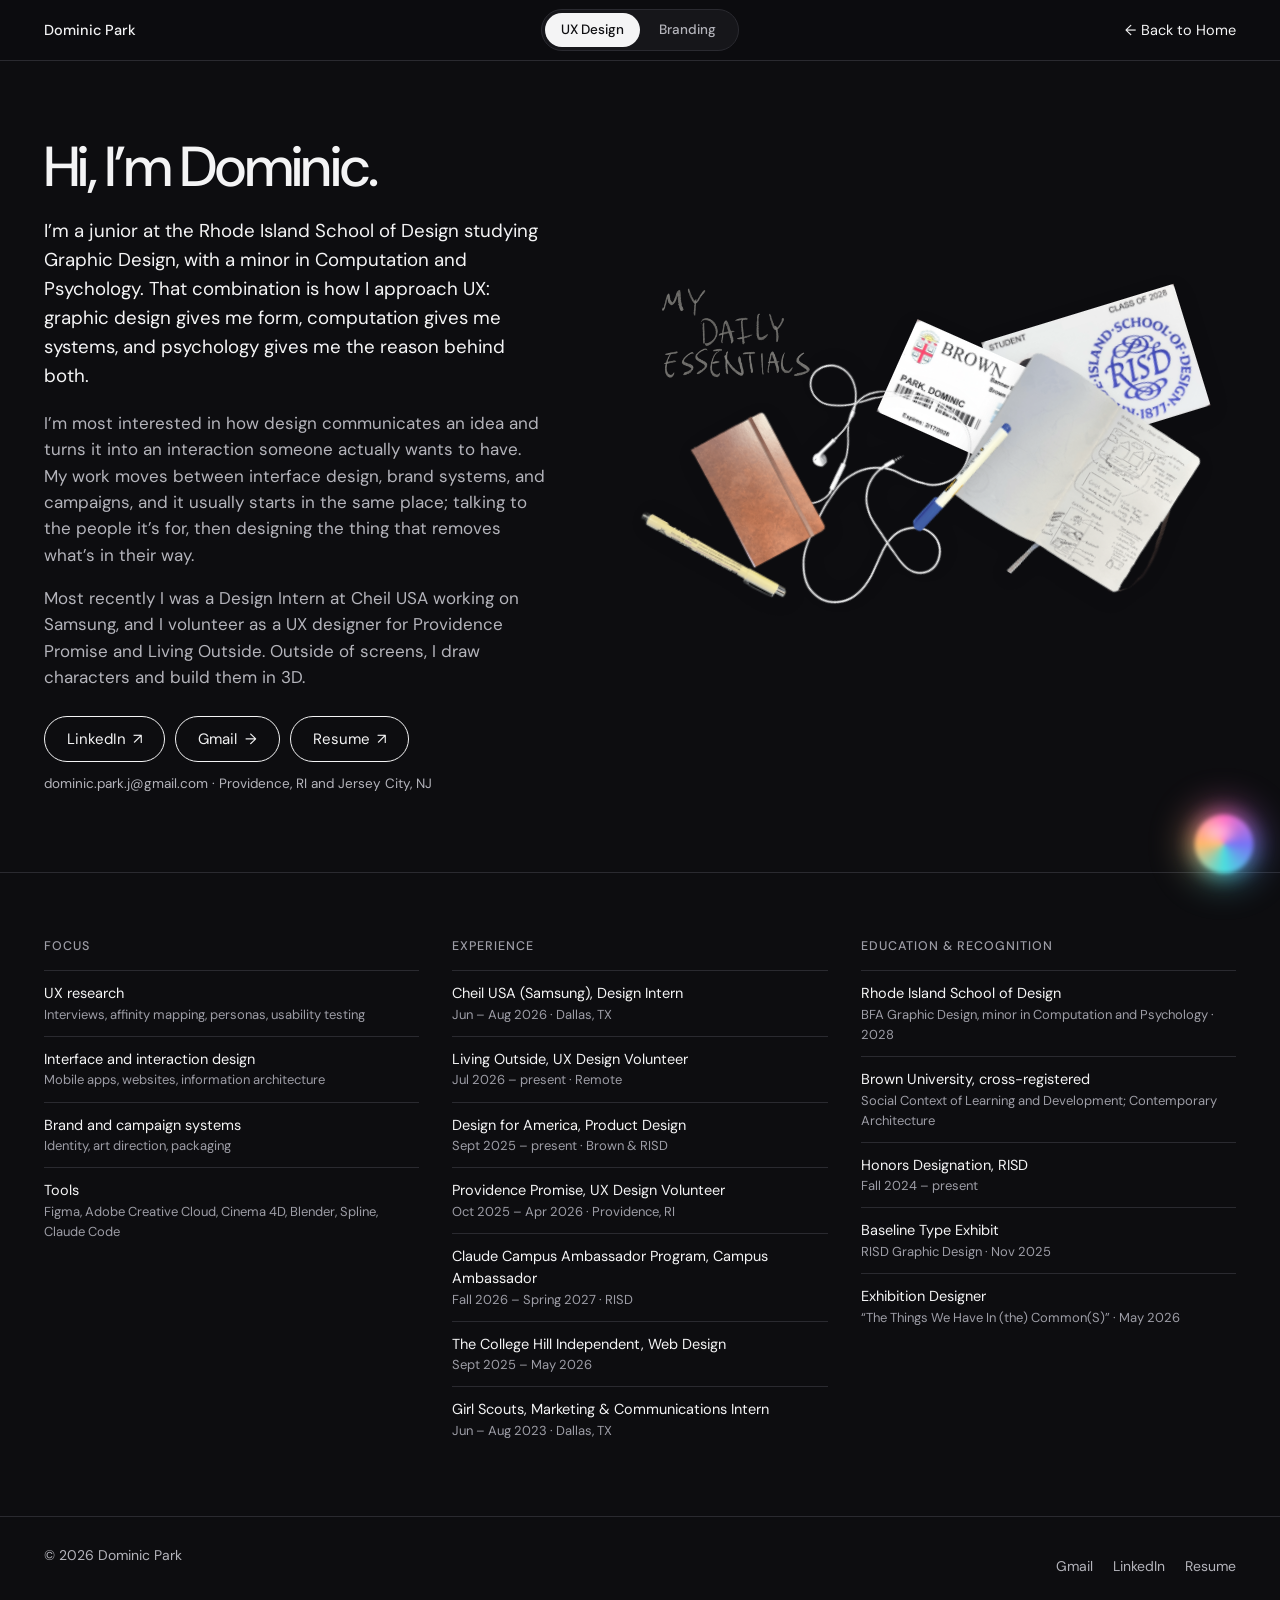
==== commit 8ab24f18: "New resume; add Claude Campus Ambassador role to About and assistant Co-Authored-By: Claude Opus 5.5" ====
--- a/about.html
+++ b/about.html
@@ -10,7 +10,7 @@
   <link rel="preconnect" href="https://fonts.googleapis.com">
   <link rel="preconnect" href="https://fonts.gstatic.com" crossorigin>
   <link href="https://fonts.googleapis.com/css2?family=DM+Sans:opsz,wght@9..40,300..600&display=swap" rel="stylesheet">
-  <link rel="stylesheet" href="css/style.css?v=21">
+  <link rel="stylesheet" href="css/style.css?v=25">
 </head>
 <body>
   <a class="skip-link" href="#main">Skip to content</a>
@@ -41,7 +41,7 @@
         <div class="about__links reveal">
           <a class="btn" href="https://www.linkedin.com/in/dominic-park-b2a814282/" target="_blank" rel="noopener">LinkedIn <span class="arrow arrow--ne" aria-hidden="true">↗</span><span class="sr-only">(opens in a new tab)</span></a>
           <a class="btn" href="mailto:dominic.park.j@gmail.com">Gmail <span class="arrow arrow--r" aria-hidden="true">→</span></a>
-          <a class="btn" href="Dominic-Park-Resume.pdf" target="_blank" rel="noopener">Resume <span class="arrow arrow--ne" aria-hidden="true">↗</span><span class="sr-only">(PDF, opens in a new tab)</span></a>
+          <a class="btn" href="Dominic-Park-Resume.pdf?v=2" target="_blank" rel="noopener">Resume <span class="arrow arrow--ne" aria-hidden="true">↗</span><span class="sr-only">(PDF, opens in a new tab)</span></a>
         </div>
         <p class="aside-note">dominic.park.j@gmail.com · Providence, RI and Jersey City, NJ</p>
       </div>
@@ -75,6 +75,7 @@
           <li>Living Outside, UX Design Volunteer<small>Jul 2026 – present · Remote</small></li>
           <li>Design for America, Product Design<small>Sept 2025 – present · Brown &amp; RISD</small></li>
           <li>Providence Promise, UX Design Volunteer<small>Oct 2025 – Apr 2026 · Providence, RI</small></li>
+          <li>Claude Campus Ambassador Program, Campus Ambassador<small>Fall 2026 – Spring 2027 · RISD</small></li>
           <li>The College Hill Independent, Web Design<small>Sept 2025 – May 2026</small></li>
           <li>Girl Scouts, Marketing &amp; Communications Intern<small>Jun – Aug 2023 · Dallas, TX</small></li>
         </ul>
@@ -98,13 +99,13 @@
     <nav aria-label="Contact">
       <a class="link" href="mailto:dominic.park.j@gmail.com">Gmail</a>
       <a class="link" href="https://www.linkedin.com/in/dominic-park-b2a814282/" target="_blank" rel="noopener">LinkedIn<span class="sr-only"> (opens in a new tab)</span></a>
-      <a class="link" href="Dominic-Park-Resume.pdf" target="_blank" rel="noopener">Resume<span class="sr-only"> (PDF, opens in a new tab)</span></a>
+      <a class="link" href="Dominic-Park-Resume.pdf?v=2" target="_blank" rel="noopener">Resume<span class="sr-only"> (PDF, opens in a new tab)</span></a>
     </nav>
     </div>
   </footer>
-  <script src="js/main.js?v=21"></script>
-  <script src="js/assistant-kb.js?v=21"></script>
-  <script src="js/assistant-index.js?v=21"></script>
-  <script src="js/assistant.js?v=21"></script>
+  <script src="js/main.js?v=25"></script>
+  <script src="js/assistant-kb.js?v=25"></script>
+  <script src="js/assistant-index.js?v=25"></script>
+  <script src="js/assistant.js?v=25"></script>
 </body>
 </html>
--- a/css/style.css
+++ b/css/style.css
@@ -884,3 +884,6 @@
   .pipeline__tag { grid-row: auto; }
   .pipeline li + li::before { left: 28px; }
 }
+.stage__video { position: absolute; inset: 0; width: 100%; height: 100%; object-fit: cover; display: block; }
+/* Screenshots captured at 800 px: never stretch them far past their real size */
+.browser--native { max-width: 880px; margin: 0 auto; }
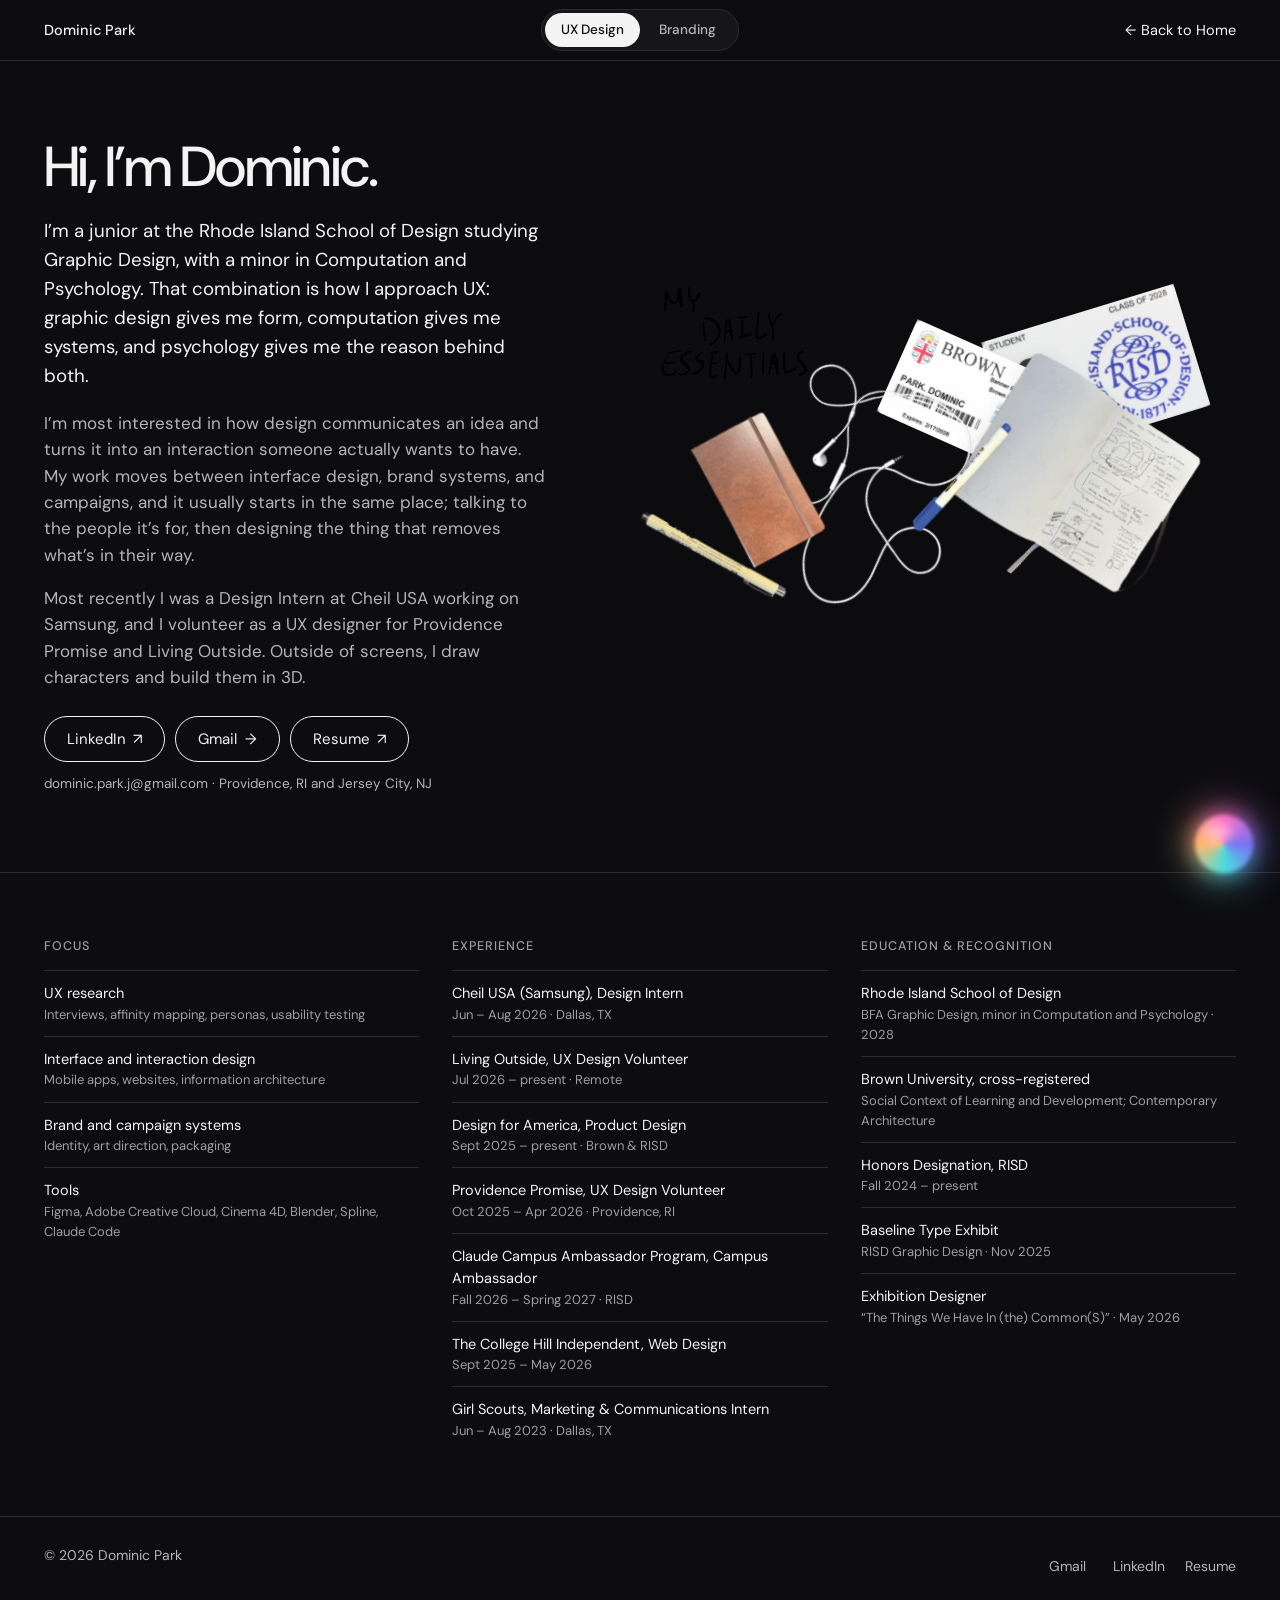
==== commit c42bf21e: "Keep the Ask blob above the footer; touch-target and contrast fixes from UI review Co-Authored-By: C" ====
--- a/about.html
+++ b/about.html
@@ -10,7 +10,7 @@
   <link rel="preconnect" href="https://fonts.googleapis.com">
   <link rel="preconnect" href="https://fonts.gstatic.com" crossorigin>
   <link href="https://fonts.googleapis.com/css2?family=DM+Sans:opsz,wght@9..40,300..600&display=swap" rel="stylesheet">
-  <link rel="stylesheet" href="css/style.css?v=25">
+  <link rel="stylesheet" href="css/style.css?v=28">
 </head>
 <body>
   <a class="skip-link" href="#main">Skip to content</a>
@@ -103,9 +103,9 @@
     </nav>
     </div>
   </footer>
-  <script src="js/main.js?v=25"></script>
-  <script src="js/assistant-kb.js?v=25"></script>
-  <script src="js/assistant-index.js?v=25"></script>
-  <script src="js/assistant.js?v=25"></script>
+  <script src="js/main.js?v=28"></script>
+  <script src="js/assistant-kb.js?v=28"></script>
+  <script src="js/assistant-index.js?v=28"></script>
+  <script src="js/assistant.js?v=28"></script>
 </body>
 </html>
--- a/css/style.css
+++ b/css/style.css
@@ -654,7 +654,7 @@
 .ask-hero__try button:hover { color: var(--ink); text-decoration-color: currentColor; }
 
 /* Floating blob */
-.ask-fab { position: fixed; z-index: 60; right: calc(20px + env(safe-area-inset-right)); bottom: calc(20px + env(safe-area-inset-bottom)); width: 72px; height: 72px; display: grid; place-items: center; border: 0; padding: 0; background: none; cursor: pointer; border-radius: 50%;
+.ask-fab { position: fixed; z-index: 60; right: calc(20px + env(safe-area-inset-right)); bottom: max(calc(20px + env(safe-area-inset-bottom)), calc(var(--ask-footer, 0px) + 12px)); width: 72px; height: 72px; display: grid; place-items: center; border: 0; padding: 0; background: none; cursor: pointer; border-radius: 50%;
   transition: opacity 420ms var(--ease), transform 520ms cubic-bezier(.2,1.3,.4,1), visibility 420ms; }
 .ask-fab:focus-visible { outline-offset: 4px; }
 .ask-fab__label { position: absolute; right: calc(100% + 10px); top: 50%; transform: translate(8px, -50%); opacity: 0; pointer-events: none; white-space: nowrap; background: var(--ink); color: #fff; font-size: 13.5px; font-weight: 500; padding: 8px 14px; border-radius: 999px; transition: opacity var(--t-med) var(--ease), transform var(--t-med) var(--ease); }
@@ -718,7 +718,7 @@
 @media (max-width: 699px) {
   .ask-bar { height: 56px; padding-left: 16px; }
   .ask-bar input { font-size: 16px; }
-  .ask-send { width: 42px; height: 42px; }
+  .ask-send { width: 44px; height: 44px; }
   .ask-hero__try { margin-left: 4px; }
   .ask-orb--presence { --s: 92px; }
   .ask-chips { flex-direction: column; align-items: stretch; text-align: left; }
@@ -726,7 +726,7 @@
   .ask-close span:first-child, .ask-close kbd { display: none; }
   .ask-close { width: 44px; padding: 0; justify-content: center; font-size: 17px; }
   .ask-hide-sm { display: none; }
-  .ask-fab { right: calc(14px + env(safe-area-inset-right)); bottom: calc(14px + env(safe-area-inset-bottom)); }
+  .ask-fab { right: calc(14px + env(safe-area-inset-right)); bottom: max(calc(14px + env(safe-area-inset-bottom)), calc(var(--ask-footer, 0px) + 10px)); }
 }
 @media (prefers-reduced-motion: reduce) {
   .ask-orb, .ask-orb i, .ask-bar { animation: none !important; }
@@ -887,3 +887,18 @@
 .stage__video { position: absolute; inset: 0; width: 100%; height: 100%; object-fit: cover; display: block; }
 /* Screenshots captured at 800 px: never stretch them far past their real size */
 .browser--native { max-width: 880px; margin: 0 auto; }
+
+/* UI review fixes: touch targets and contrast on the light mockup chrome */
+.skip-link { min-height: 44px; display: inline-flex; align-items: center; padding: 0 14px; }
+.site-header a.link { min-width: 44px; justify-content: center; }
+.ask-hero__try button { position: relative; }
+.ask-hero__try button::after { content: ""; position: absolute; inset: -12px -4px; }
+.video-toggle { min-height: 44px; min-width: 44px; }
+.slot { min-width: 44px; }
+.chapter__text p > .link:only-child { display: inline-flex; align-items: center; min-height: 44px; }
+.browser__bar span { color: #595959; }                 /* sits on a light bar in both themes */
+.model-figure figcaption { color: #555; }              /* sits on a white card in both themes */
+.tester__word { flex-wrap: wrap; }                     /* a long word wraps instead of scrolling the page at 320px */
+.tester__size input { height: 24px; }
+.site-footer a.link { display: inline-flex; align-items: center; min-width: 44px; }
+.takeaway .impact p > .link:only-child { display: inline-flex; align-items: center; min-height: 44px; }
